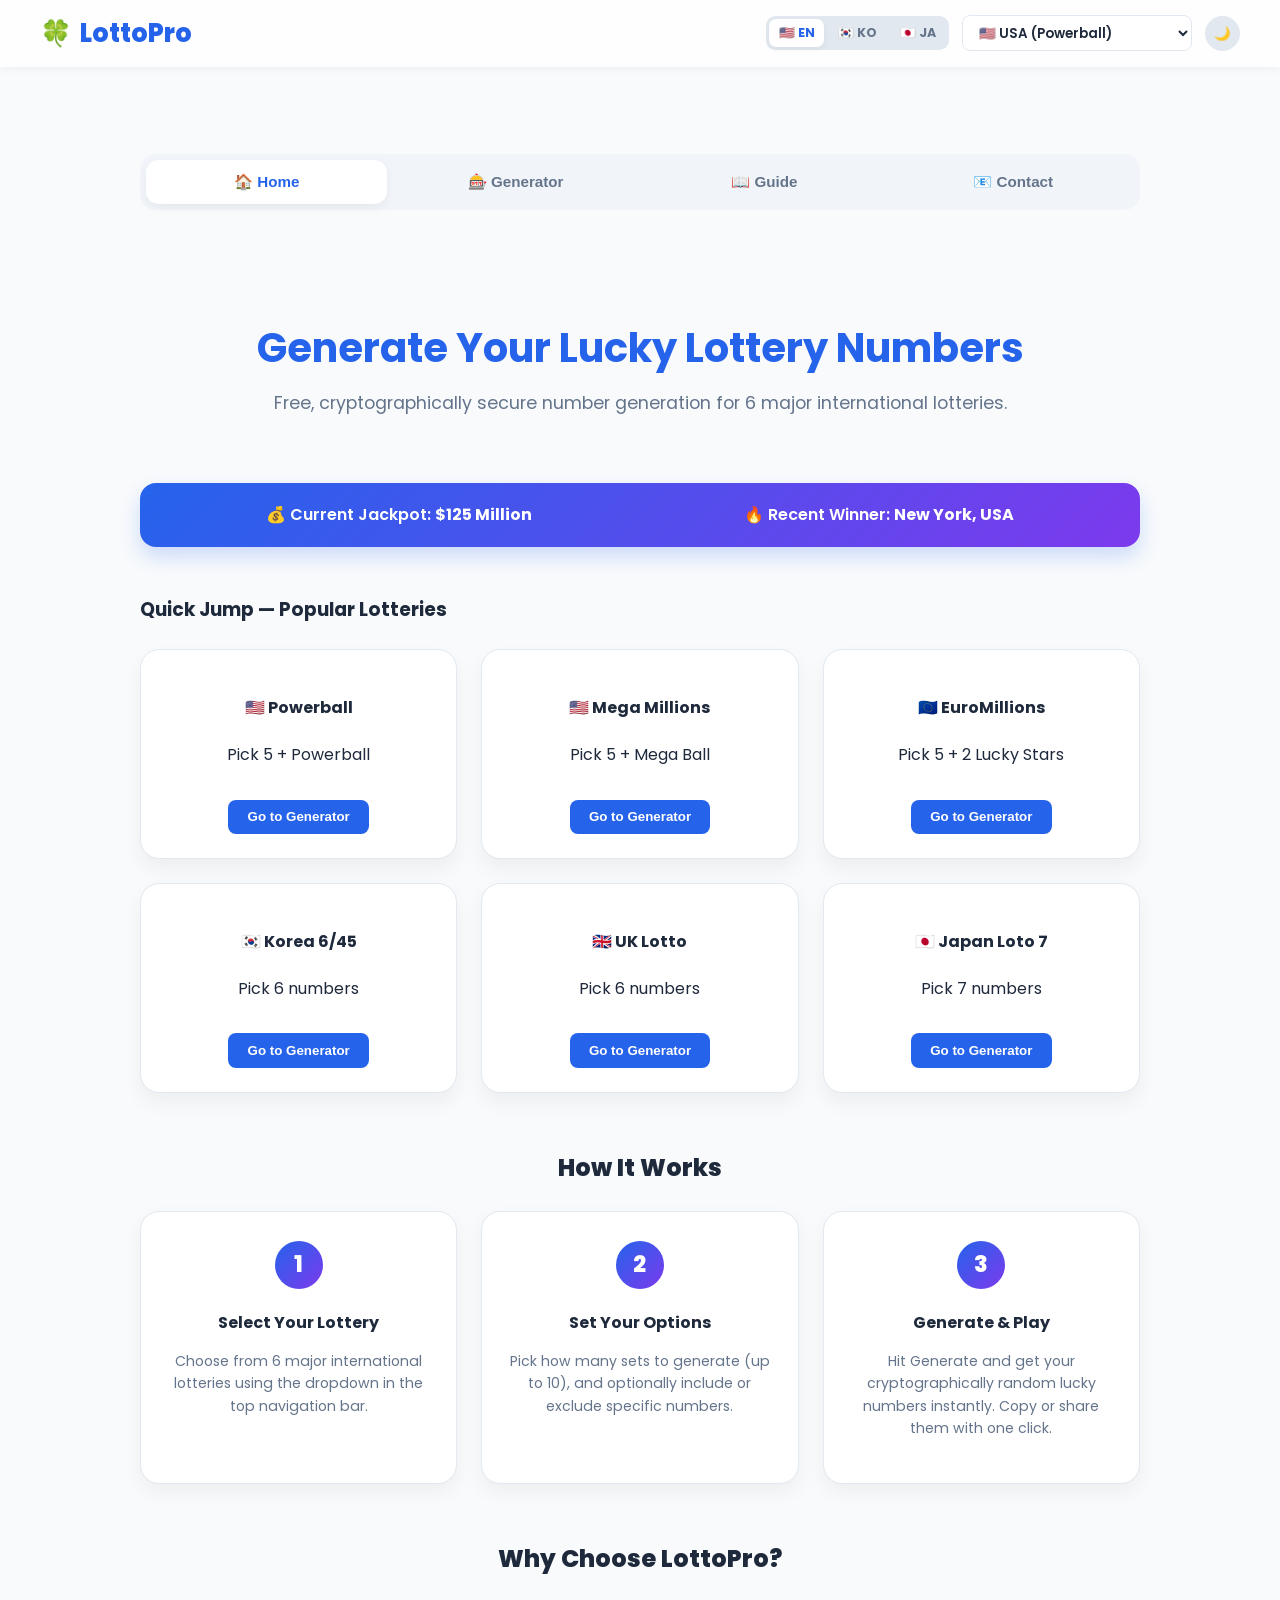
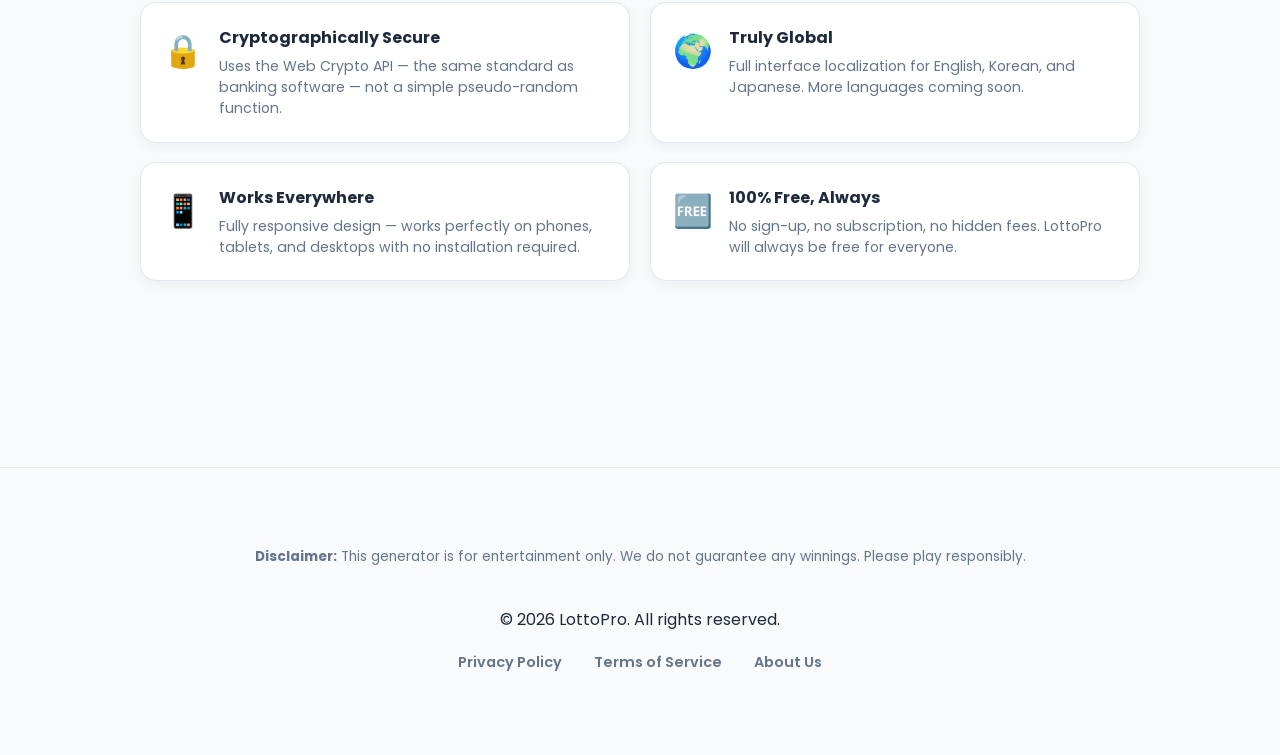
==== index.html @ bb92474b "fix: translate quick jump card titles and descriptions on language switch https://claude.ai/code/ses" ====
<!DOCTYPE html>
<html lang="en">
<head>
    <!-- Google tag (gtag.js) -->
    <script async src="https://www.googletagmanager.com/gtag/js?id=G-3ZBELZMYPK"></script>
    <script>
      window.dataLayer = window.dataLayer || [];
      function gtag(){dataLayer.push(arguments);}
      gtag('js', new Date());
      gtag('config', 'G-3ZBELZMYPK');
    </script>
    <meta charset="UTF-8">
    <meta name="viewport" content="width=device-width, initial-scale=1.0">
    <meta name="google-adsense-account" content="ca-pub-5192540925886631">
    <meta name="description" content="LottoPro - Professional Global Lottery Generator. Generate lucky numbers for Powerball, EuroMillions, Lotto 6/45 and more with statistical insights.">

    <!-- Open Graph -->
    <meta property="og:type" content="website">
    <meta property="og:url" content="https://pruduct-test.pages.dev/">
    <meta property="og:title" content="LottoPro - Global Lottery Number Generator">
    <meta property="og:description" content="Generate lucky numbers for Powerball, EuroMillions, UK Lotto, Korea 6/45, Japan Loto 7 — free, fast, and cryptographically random.">
    <meta property="og:image" content="https://pruduct-test.pages.dev/og-image.png">
    <meta name="twitter:card" content="summary_large_image">
    <meta name="twitter:title" content="LottoPro - Global Lottery Number Generator">
    <meta name="twitter:description" content="Free lucky number generator for Powerball, EuroMillions, UK Lotto, Korea 6/45 and more.">

    <!-- Schema.org -->
    <script type="application/ld+json">
    {
      "@context": "https://schema.org",
      "@type": "WebApplication",
      "name": "LottoPro",
      "url": "https://pruduct-test.pages.dev/",
      "description": "Free global lottery number generator supporting Powerball, EuroMillions, UK Lotto, Korea 6/45, and Japan Loto 7.",
      "applicationCategory": "UtilitiesApplication",
      "operatingSystem": "Any",
      "offers": { "@type": "Offer", "price": "0", "priceCurrency": "USD" },
      "featureList": ["Cryptographically secure random numbers", "Multi-language support", "Number history", "Include/Exclude numbers"]
    }
    </script>
    <script type="application/ld+json">
    {
      "@context": "https://schema.org",
      "@type": "FAQPage",
      "mainEntity": [
        {
          "@type": "Question",
          "name": "Are the lottery numbers truly random?",
          "acceptedAnswer": { "@type": "Answer", "text": "Yes. LottoPro uses the Web Crypto API (crypto.getRandomValues), the same cryptographic standard used in banking software, ensuring high-entropy unpredictable numbers." }
        },
        {
          "@type": "Question",
          "name": "Is LottoPro free to use?",
          "acceptedAnswer": { "@type": "Answer", "text": "Yes, LottoPro is 100% free with no registration, no subscription, and no hidden fees." }
        },
        {
          "@type": "Question",
          "name": "Which lotteries does LottoPro support?",
          "acceptedAnswer": { "@type": "Answer", "text": "LottoPro supports USA Powerball, USA Mega Millions, EuroMillions, UK National Lottery, Korea Lotto 6/45, and Japan Loto 7." }
        }
      ]
    }
    </script>

    <title>LottoPro - Global Lottery Number Generator & Results</title>
    <!-- PWA -->
    <link rel="manifest" href="manifest.json">
    <meta name="theme-color" content="#2563eb">
    <meta name="apple-mobile-web-app-capable" content="yes">
    <meta name="apple-mobile-web-app-status-bar-style" content="default">
    <meta name="apple-mobile-web-app-title" content="LottoPro">
    <link rel="apple-touch-icon" href="icon-192.svg">

    <script async src="https://pagead2.googlesyndication.com/pagead/js/adsbygoogle.js?client=ca-pub-5192540925886631"
     crossorigin="anonymous"></script>
    <link rel="stylesheet" href="style.css">
</head>
<body>
    <header class="main-header">
        <nav class="navbar">
            <div class="logo">LottoPro</div>
            <div class="nav-controls">
                <div class="lang-selector" aria-label="Select language">
                    <button class="lang-btn" data-lang="en" title="English">🇺🇸 EN</button>
                    <button class="lang-btn" data-lang="ko" title="한국어">🇰🇷 KO</button>
                    <button class="lang-btn" data-lang="ja" title="日本語">🇯🇵 JA</button>
                </div>
                <select id="country-select" class="country-select">
                    <option value="us_pb">🇺🇸 USA (Powerball)</option>
                    <option value="us_mm">🇺🇸 USA (Mega Millions)</option>
                    <option value="kr">🇰🇷 South Korea (6/45)</option>
                    <option value="uk">🇬🇧 United Kingdom (6/59)</option>
                    <option value="jp_l7">🇯🇵 Japan (Loto 7)</option>
                    <option value="eu_em">🇪🇺 Europe (EuroMillions)</option>
                </select>
                <button id="theme-toggle" title="Toggle Dark/Light Mode">
                    <span class="icon">🌙</span>
                </button>
            </div>
        </nav>
    </header>

    <main class="content-wrapper">
        <!-- Ad: top banner -->
        <div class="ad-unit ad-top">
            <ins class="adsbygoogle"
                 style="display:block"
                 data-ad-client="ca-pub-5192540925886631"
                 data-ad-slot="auto"
                 data-ad-format="auto"
                 data-full-width-responsive="true"></ins>
            <script>(adsbygoogle = window.adsbygoogle || []).push({});</script>
        </div>

        <!-- Main Navigation Tabs -->
        <div class="main-tabs">
            <button class="main-tab-btn active" data-main-tab="home-tab" id="tab-home">🏠 Home</button>
            <button class="main-tab-btn" data-main-tab="generator-tab" id="tab-gen">🎰 Generator</button>
            <button class="main-tab-btn" data-main-tab="guide-tab" id="tab-guide">📖 Guide</button>
            <button class="main-tab-btn" data-main-tab="contact-tab" id="tab-contact">📧 Contact</button>
        </div>

        <!-- HOME TAB -->
        <section id="home-tab" class="main-tab-content active">
            <div class="hero">
                <h1 id="hero-title">Generate your lucky numbers for Powerball, Mega Millions, and more!</h1>
                <p id="hero-sub">Your scientifically random companion for global lotteries.</p>
            </div>

            <div class="jackpot-ticker">
                <div class="ticker-item"><span id="ticker-jackpot">💰 Current Powerball Jackpot:</span> <strong>$125 Million</strong></div>
                <div class="ticker-item"><span id="ticker-winner">🔥 Recent Winner:</span> <strong>New York, USA</strong></div>
            </div>

            <div class="quick-jump">
                <h3 id="quick-jump-title">Quick Jump - Popular Lotteries</h3>
                <div class="quick-grid">
                    <div class="quick-card" onclick="document.getElementById('country-select').value='us_pb'; document.getElementById('country-select').dispatchEvent(new Event('change')); document.querySelector('[data-main-tab=generator-tab]').click();">
                        <h4 data-i18n="qj_pb_title">🇺🇸 Powerball</h4>
                        <p data-i18n="qj_pb_desc">Pick 5 + Powerball</p>
                        <button class="quick-btn" data-i18n="quickCardBtn">Go to Generator</button>
                    </div>
                    <div class="quick-card" onclick="document.getElementById('country-select').value='us_mm'; document.getElementById('country-select').dispatchEvent(new Event('change')); document.querySelector('[data-main-tab=generator-tab]').click();">
                        <h4 data-i18n="qj_mm_title">🇺🇸 Mega Millions</h4>
                        <p data-i18n="qj_mm_desc">Pick 5 + Mega Ball</p>
                        <button class="quick-btn" data-i18n="quickCardBtn">Go to Generator</button>
                    </div>
                    <div class="quick-card" onclick="document.getElementById('country-select').value='eu_em'; document.getElementById('country-select').dispatchEvent(new Event('change')); document.querySelector('[data-main-tab=generator-tab]').click();">
                        <h4 data-i18n="qj_eu_title">🇪🇺 EuroMillions</h4>
                        <p data-i18n="qj_eu_desc">Pick 5 + 2 Lucky Stars</p>
                        <button class="quick-btn" data-i18n="quickCardBtn">Go to Generator</button>
                    </div>
                    <div class="quick-card" onclick="document.getElementById('country-select').value='kr'; document.getElementById('country-select').dispatchEvent(new Event('change')); document.querySelector('[data-main-tab=generator-tab]').click();">
                        <h4 data-i18n="qj_kr_title">🇰🇷 Korea 6/45</h4>
                        <p data-i18n="qj_kr_desc">Pick 6 numbers</p>
                        <button class="quick-btn" data-i18n="quickCardBtn">Go to Generator</button>
                    </div>
                    <div class="quick-card" onclick="document.getElementById('country-select').value='uk'; document.getElementById('country-select').dispatchEvent(new Event('change')); document.querySelector('[data-main-tab=generator-tab]').click();">
                        <h4 data-i18n="qj_uk_title">🇬🇧 UK Lotto</h4>
                        <p data-i18n="qj_uk_desc">Pick 6 numbers</p>
                        <button class="quick-btn" data-i18n="quickCardBtn">Go to Generator</button>
                    </div>
                    <div class="quick-card" onclick="document.getElementById('country-select').value='jp_l7'; document.getElementById('country-select').dispatchEvent(new Event('change')); document.querySelector('[data-main-tab=generator-tab]').click();">
                        <h4 data-i18n="qj_jp_title">🇯🇵 Japan Loto 7</h4>
                        <p data-i18n="qj_jp_desc">Pick 7 numbers</p>
                        <button class="quick-btn" data-i18n="quickCardBtn">Go to Generator</button>
                    </div>
                </div>
            </div>

            <!-- How It Works -->
            <div class="how-it-works">
                <h3 id="how-it-works-title">How It Works</h3>
                <div class="steps-grid">
                    <div class="step-card">
                        <div class="step-num">1</div>
                        <h4 data-i18n="step1Title">Select Your Lottery</h4>
                        <p data-i18n="step1Desc">Choose from 6 major international lotteries using the dropdown in the top navigation bar.</p>
                    </div>
                    <div class="step-card">
                        <div class="step-num">2</div>
                        <h4 data-i18n="step2Title">Set Your Options</h4>
                        <p data-i18n="step2Desc">Pick how many sets to generate (up to 10), and optionally include or exclude specific numbers.</p>
                    </div>
                    <div class="step-card">
                        <div class="step-num">3</div>
                        <h4 data-i18n="step3Title">Generate &amp; Play</h4>
                        <p data-i18n="step3Desc">Hit Generate and get your cryptographically random lucky numbers instantly. Copy or share them with one click.</p>
                    </div>
                </div>
            </div>

            <!-- Why LottoPro -->
            <div class="why-section">
                <h3 id="why-title">Why Choose LottoPro?</h3>
                <div class="why-grid">
                    <div class="why-item">
                        <span class="why-icon">🔒</span>
                        <div>
                            <strong data-i18n="why1Title">Cryptographically Secure</strong>
                            <p data-i18n="why1Desc">Uses the Web Crypto API — the same standard as banking software — not a simple pseudo-random function.</p>
                        </div>
                    </div>
                    <div class="why-item">
                        <span class="why-icon">🌍</span>
                        <div>
                            <strong data-i18n="why2Title">Truly Global</strong>
                            <p data-i18n="why2Desc">Full interface localization for English, Korean, and Japanese. More languages coming soon.</p>
                        </div>
                    </div>
                    <div class="why-item">
                        <span class="why-icon">📱</span>
                        <div>
                            <strong data-i18n="why3Title">Works Everywhere</strong>
                            <p data-i18n="why3Desc">Fully responsive design — works perfectly on phones, tablets, and desktops with no installation required.</p>
                        </div>
                    </div>
                    <div class="why-item">
                        <span class="why-icon">🆓</span>
                        <div>
                            <strong data-i18n="why4Title">100% Free, Always</strong>
                            <p data-i18n="why4Desc">No sign-up, no subscription, no hidden fees. LottoPro will always be free for everyone.</p>
                        </div>
                    </div>
                </div>
            </div>
        </section>

        <!-- GENERATOR TAB -->
        <section id="generator-tab" class="main-tab-content">
            <div class="container">
                <h2 id="gen-title-text">Generate Your Lucky Numbers</h2>

                <div class="generator-controls">
                    <div class="set-count-wrapper">
                        <label for="set-count" id="set-count-label">Sets:</label>
                        <select id="set-count" class="set-count-select">
                            <option value="1">1 Set</option>
                            <option value="2">2 Sets</option>
                            <option value="3">3 Sets</option>
                            <option value="5">5 Sets</option>
                            <option value="10">10 Sets</option>
                        </select>
                    </div>
                </div>

                <div class="advanced-options">
                    <div class="opt-group">
                        <label id="label-exclude">Exclude Numbers:</label>
                        <input type="text" id="exclude-nums" placeholder="e.g. 4, 13, 44">
                    </div>
                    <div class="opt-group">
                        <label id="label-include">Include Numbers:</label>
                        <input type="text" id="include-nums" placeholder="e.g. 7, 21">
                    </div>
                </div>

                <div id="luck-message" class="luck-message"></div>

                <div class="stats-box">
                    <h4 id="stats-title">Statistics</h4>
                    <div class="hot-cold-tabs">
                        <button class="hc-tab active" data-hc="hot" id="tab-hot">🔥 Hot</button>
                        <button class="hc-tab" data-hc="cold" id="tab-cold">🧊 Cold</button>
                    </div>
                    <div id="number-chart" class="number-chart"></div>
                    <a href="#" id="results-link" target="_blank" class="results-link">Check Official Results</a>
                </div>

                <div id="lotto-numbers" class="lotto-numbers-container"></div>
                <button id="generate-btn">Generate Numbers</button>

                <!-- History -->
                <div class="history-section" id="history-section" style="display:none;">
                    <div class="history-header">
                        <h4 id="history-title">Recent Numbers</h4>
                        <button id="clear-history-btn" class="clear-btn">Clear History</button>
                    </div>
                    <div id="history-list" class="history-list"></div>
                </div>
            </div>
        </section>

        <!-- GUIDE TAB -->
        <section id="guide-tab" class="main-tab-content">
            <div class="guide-container container">
                <h2 id="guide-header">Global Lottery Guide</h2>

                <!-- Quick Reference Table -->
                <div class="table-wrapper">
                    <table class="guide-table">
                        <thead>
                            <tr>
                                <th id="th-lotto">Lottery</th>
                                <th id="th-format">How to Play</th>
                                <th id="th-odds">Jackpot Odds</th>
                            </tr>
                        </thead>
                        <tbody>
                            <tr>
                                <td>🇺🇸 USA Powerball</td>
                                <td>Pick 5 (1–69) + Powerball (1–26)</td>
                                <td>1 in 292,201,338</td>
                            </tr>
                            <tr>
                                <td>🇺🇸 USA Mega Millions</td>
                                <td>Pick 5 (1–70) + Mega Ball (1–25)</td>
                                <td>1 in 302,575,350</td>
                            </tr>
                            <tr>
                                <td>🇪🇺 EuroMillions</td>
                                <td>Pick 5 (1–50) + 2 Lucky Stars (1–12)</td>
                                <td>1 in 139,838,160</td>
                            </tr>
                            <tr>
                                <td>🇬🇧 UK Lotto</td>
                                <td>Pick 6 (1–59)</td>
                                <td>1 in 45,057,474</td>
                            </tr>
                            <tr>
                                <td>🇰🇷 Korea 6/45</td>
                                <td>Pick 6 (1–45)</td>
                                <td>1 in 8,145,060</td>
                            </tr>
                            <tr>
                                <td>🇯🇵 Japan Loto 7</td>
                                <td>Pick 7 (1–37)</td>
                                <td>1 in 10,295,472</td>
                            </tr>
                        </tbody>
                    </table>
                </div>

                <!-- Per-Lottery Detail Cards (dynamically rendered) -->
                <h3 class="section-subheader" data-i18n="lotteryDetailsHeader">Lottery Details</h3>
                <div class="lottery-details-grid">
                    <div id="lottery-details-container"></div>
                </div>

                <!-- Pro Tip -->
                <div class="guide-info">
                    <h3 id="tip-header">💡 Pro Tip for Foreigners</h3>
                    <p id="tip-desc">If you win while abroad, most lotteries require you to claim the prize in the same state/country where the ticket was purchased. Always check the official website linked in our Results section!</p>
                </div>

                <!-- Responsible Gaming (dynamically rendered) -->
                <div id="responsible-gaming-container"></div>
            </div>
        </section>

        <!-- CONTACT TAB -->
        <section id="contact-tab" class="main-tab-content">
            <div class="contact-card container">
                <div class="contact-header-premium">
                    <h2 id="contact-header">Get in Touch</h2>
                    <p id="contact-sub">Have a suggestion or found a bug? We'd love to hear from you!</p>
                </div>

                <form action="https://formspree.io/f/mwvywbby" method="POST" class="premium-form">
                    <div class="form-grid">
                        <div class="form-group">
                            <label for="name" id="label-name">Name</label>
                            <input type="text" id="name" name="name" required placeholder="Your full name">
                        </div>
                        <div class="form-group">
                            <label for="email" id="label-email">Email</label>
                            <input type="email" id="email" name="_replyto" required data-i18n-placeholder="emailPlaceholder" placeholder="Email address">
                        </div>
                    </div>
                    <div class="form-group">
                        <label for="message" id="label-msg">Message</label>
                        <textarea id="message" name="message" required data-i18n-placeholder="msgPlaceholder" placeholder="How can we help you?"></textarea>
                    </div>
                    <button type="submit" class="submit-btn-premium" id="btn-submit">
                        <span id="btn-text">Send Message</span>
                    </button>
                </form>
            </div>

            <div class="faq-container-premium">
                <h3 id="faq-header">Frequently Asked Questions</h3>
                <div class="faq-grid-premium">
                    <div class="faq-card-premium">
                        <h4 id="faq-q1">Is this service free?</h4>
                        <p id="faq-a1">Yes, LottoPro is 100% free to use for everyone. No registration, no subscription, and no hidden fees — ever.</p>
                    </div>
                    <div class="faq-card-premium">
                        <h4 id="faq-q2">Are the numbers truly random?</h4>
                        <p id="faq-a2">Yes. We use the Web Crypto API (crypto.getRandomValues), the same cryptographic standard used in banking software, ensuring every number is genuinely unpredictable.</p>
                    </div>
                    <div class="faq-card-premium">
                        <h4 data-i18n="faqQ3">Does LottoPro generate bonus numbers?</h4>
                        <p data-i18n="faqA3">Only for lotteries where the buyer chooses a bonus number: Powerball (Powerball), Mega Millions (Mega Ball), and EuroMillions (Lucky Stars). For UK Lotto, Korea 6/45, and Japan Loto 7, the bonus ball is drawn by the operator — not the player — so we only generate the main numbers.</p>
                    </div>
                    <div class="faq-card-premium">
                        <h4 data-i18n="faqQ4">Can I use the same numbers every week?</h4>
                        <p data-i18n="faqA4">Absolutely. Use the "Include Numbers" field in the generator to lock in specific numbers you always want included. Your history is also saved automatically so you can reference past sets.</p>
                    </div>
                    <div class="faq-card-premium">
                        <h4 data-i18n="faqQ5">Does using a number generator improve my chances of winning?</h4>
                        <p data-i18n="faqA5">No. Each lottery draw is completely independent. No tool, system, or strategy can improve your probability of winning. LottoPro is provided for entertainment and convenience only.</p>
                    </div>
                    <div class="faq-card-premium">
                        <h4 data-i18n="faqQ6">Is my data stored or shared?</h4>
                        <p data-i18n="faqA6">We do not collect personal data. Your generated number history is stored only in your own browser (localStorage) and is never transmitted to our servers. See our <a href="privacy-policy.html" style="color:var(--primary-color)">Privacy Policy</a> for full details.</p>
                    </div>
                </div>
            </div>
        </section>

        <!-- Ad: bottom banner -->
        <div class="ad-unit ad-bottom">
            <ins class="adsbygoogle"
                 style="display:block"
                 data-ad-client="ca-pub-5192540925886631"
                 data-ad-slot="auto"
                 data-ad-format="auto"
                 data-full-width-responsive="true"></ins>
            <script>(adsbygoogle = window.adsbygoogle || []).push({});</script>
        </div>
    </main>

    <footer class="main-footer">
        <div class="footer-content">
            <div class="disclaimer">
                <p id="footer-disclaimer"><strong>Disclaimer:</strong> This Lotto Number Generator is provided for entertainment purposes only. The numbers generated are purely random and do not guarantee any winnings. Please play responsibly.</p>
            </div>
            <p>&copy; 2026 LottoPro. All rights reserved.</p>
            <ul class="footer-links">
                <li><a href="privacy-policy.html"><span data-i18n="footerPrivacy">Privacy Policy</span></a></li>
                <li><a href="terms-of-service.html"><span data-i18n="footerTerms">Terms of Service</span></a></li>
                <li><a href="about.html"><span data-i18n="footerAbout">About Us</span></a></li>
            </ul>
        </div>
    </footer>
    <script src="main.js" type="module"></script>
    <script>
      if ('serviceWorker' in navigator) {
        window.addEventListener('load', () => navigator.serviceWorker.register('/sw.js'));
      }
    </script>
</body>
</html>
---- style.css ----
@import url('https://fonts.googleapis.com/css2?family=Poppins:wght@400;600;700;800&display=swap');

:root {
    --background-color: #f8fafc;
    --container-bg: #ffffff;
    --primary-color: #2563eb;
    --secondary-color: #10b981;
    --text-color: #1e293b;
    --text-muted: #64748b;
    --shadow-color: rgba(0, 0, 0, 0.05);
    --font-family: 'Poppins', sans-serif;
    --toggle-bg: #e2e8f0;
    --nav-bg: rgba(255, 255, 255, 0.8);
    --tab-inactive: #f1f5f9;
    --accent-gradient: linear-gradient(135deg, #2563eb, #7c3aed);
}

[data-theme="dark"] {
    --background-color: #0f172a;
    --container-bg: #1e293b;
    --primary-color: #60a5fa;
    --secondary-color: #34d399;
    --text-color: #f1f5f9;
    --text-muted: #94a3b8;
    --shadow-color: rgba(0, 0, 0, 0.3);
    --toggle-bg: #334155;
    --nav-bg: rgba(30, 41, 59, 0.8);
    --tab-inactive: #334155;
}

body {
    font-family: var(--font-family);
    background-color: var(--background-color);
    color: var(--text-color);
    margin: 0;
    transition: background-color 0.3s, color 0.3s;
    line-height: 1.6;
}

/* Header & Navbar */
.main-header {
    position: fixed;
    top: 0;
    width: 100%;
    background: var(--nav-bg);
    backdrop-filter: blur(10px);
    z-index: 1000;
    box-shadow: 0 1px 10px var(--shadow-color);
}

.navbar {
    max-width: 1200px;
    margin: 0 auto;
    padding: 0.8rem 1.5rem;
    display: flex;
    justify-content: space-between;
    align-items: center;
}

.logo {
    font-size: 1.6rem;
    font-weight: 800;
    color: var(--primary-color);
    display: flex;
    align-items: center;
    gap: 0.5rem;
}

.logo::before { content: "🍀"; font-size: 1.6rem; }

.nav-controls { display: flex; align-items: center; gap: 0.8rem; }

/* Language Selector */
.lang-selector {
    display: flex; gap: 0.25rem;
    background: var(--toggle-bg); border-radius: 0.6rem; padding: 0.2rem;
}
.lang-btn {
    padding: 0.3rem 0.6rem; border-radius: 0.45rem; border: none;
    background: transparent; color: var(--text-muted);
    font-size: 0.78rem; font-weight: 700; cursor: pointer;
    font-family: var(--font-family); transition: all 0.18s; white-space: nowrap;
}
.lang-btn.active {
    background: var(--container-bg); color: var(--primary-color);
    box-shadow: 0 2px 6px var(--shadow-color);
}
.lang-btn:hover:not(.active) { color: var(--text-color); }

.country-select {
    padding: 0.4rem 0.8rem;
    border-radius: 0.5rem;
    border: 1px solid var(--toggle-bg);
    background: var(--container-bg);
    color: var(--text-color);
    font-family: var(--font-family);
    font-weight: 600;
}

#theme-toggle {
    background: var(--toggle-bg);
    border: none;
    padding: 0.5rem;
    border-radius: 50%;
    cursor: pointer;
    width: 35px;
    height: 35px;
    display: flex;
    align-items: center;
    justify-content: center;
}

/* Main Content Wrapper */
.content-wrapper {
    max-width: 1000px;
    margin: 80px auto 40px;
    padding: 0 1.5rem;
}

/* Main Tabs Navigation */
.main-tabs {
    display: flex;
    gap: 0.5rem;
    margin-bottom: 2rem;
    background: var(--tab-inactive);
    padding: 0.4rem;
    border-radius: 1rem;
}

.main-tab-btn {
    flex: 1;
    padding: 0.8rem;
    border: none;
    background: transparent;
    font-weight: 700;
    color: var(--text-muted);
    cursor: pointer;
    border-radius: 0.8rem;
    transition: all 0.2s;
    font-size: 0.95rem;
}

.main-tab-btn.active {
    background: var(--container-bg);
    color: var(--primary-color);
    box-shadow: 0 4px 10px var(--shadow-color);
}

.main-tab-content { display: none; animation: fadeIn 0.4s ease; }
.main-tab-content.active { display: block; }

/* Home Tab Visuals */
.hero { text-align: center; padding: 3rem 0; }
.hero h1 { font-size: 2.5rem; margin-bottom: 1rem; color: var(--primary-color); line-height: 1.2; }
.hero p { font-size: 1.1rem; color: var(--text-muted); }

.jackpot-ticker {
    background: var(--accent-gradient);
    color: white;
    padding: 1.2rem;
    border-radius: 1rem;
    display: flex;
    justify-content: space-around;
    flex-wrap: wrap;
    margin-bottom: 2.5rem;
    font-weight: 600;
    box-shadow: 0 10px 20px rgba(37, 99, 235, 0.2);
}

.quick-jump { margin-top: 3rem; }
.quick-grid { display: grid; grid-template-columns: repeat(3, 1fr); gap: 1.5rem; margin-top: 1.5rem; }
.quick-card {
    background: var(--container-bg);
    padding: 1.5rem;
    border-radius: 1.2rem;
    box-shadow: 0 10px 20px var(--shadow-color);
    text-align: center;
    cursor: pointer;
    transition: all 0.3s;
    border: 1px solid var(--toggle-bg);
}
.quick-card:hover { transform: translateY(-5px); border-color: var(--primary-color); box-shadow: 0 15px 30px var(--shadow-color); }
.quick-btn {
    margin-top: 1rem;
    padding: 0.6rem 1.2rem;
    background: var(--primary-color);
    color: white;
    border: none;
    border-radius: 0.5rem;
    font-weight: 700;
    cursor: pointer;
}

/* Generator & General Container */
.container {
    background: var(--container-bg);
    padding: 2.5rem;
    border-radius: 1.5rem;
    box-shadow: 0 20px 40px var(--shadow-color);
    text-align: center;
    margin-bottom: 3rem;
    border: 1px solid var(--toggle-bg);
}

.generator-controls { margin-bottom: 2rem; display: flex; justify-content: center; }
.set-count-wrapper {
    display: flex; align-items: center; gap: 1rem; padding: 0.5rem 1.5rem;
    background: var(--background-color); border-radius: 2rem; border: 1px solid var(--toggle-bg);
}
.set-count-wrapper label { font-weight: 600; color: var(--text-muted); font-size: 0.9rem; }
.set-count-select {
    padding: 0.2rem 0.5rem; background: transparent; border: none;
    color: var(--text-color); font-family: var(--font-family); font-weight: 700; cursor: pointer; outline: none;
}

.advanced-options {
    display: grid; grid-template-columns: 1fr 1fr; gap: 1.5rem; margin-bottom: 2.5rem; text-align: left;
}
.opt-group label { display: block; font-size: 0.85rem; font-weight: 700; margin-bottom: 0.5rem; color: var(--text-muted); }
.opt-group input {
    width: 100%; padding: 0.8rem; border-radius: 0.8rem; border: 1px solid var(--toggle-bg);
    background: var(--background-color); color: var(--text-color); font-family: var(--font-family);
}

.luck-message { height: 1.5rem; margin-bottom: 1.5rem; font-weight: 700; color: var(--secondary-color); }

.stats-box {
    background: var(--background-color); padding: 1.5rem; border-radius: 1rem; margin-bottom: 2rem; border: 1px solid var(--toggle-bg);
}
.stats-box h4 { margin: 0 0 0.5rem 0; color: var(--primary-color); font-size: 1.1rem; }
.stats-box p { font-size: 0.95rem; font-weight: 600; color: var(--text-muted); }

.results-link {
    display: inline-block; margin-top: 1rem; padding: 0.6rem 1.5rem;
    color: var(--primary-color); text-decoration: none; border-radius: 0.6rem;
    font-size: 0.85rem; font-weight: 700; border: 2px solid var(--primary-color);
    transition: all 0.2s;
}
.results-link:hover { background: var(--primary-color); color: white; }

/* Lotto Display */
.lotto-numbers-container { display: flex; flex-direction: column; gap: 1.5rem; margin-bottom: 2.5rem; }
.set-wrapper {
    background: var(--background-color); padding: 1.5rem; border-radius: 1.2rem;
    border: 1px solid var(--toggle-bg); animation: fadeIn 0.5s ease;
}
.lotto-set { display: flex; justify-content: center; gap: 0.5rem; flex-wrap: wrap; margin-bottom: 1rem; }
.set-actions { display: flex; justify-content: center; gap: 1rem; }
.action-btn {
    padding: 0.5rem 1.2rem; border-radius: 0.6rem; border: none;
    font-weight: 700; font-size: 0.8rem; cursor: pointer;
    background: var(--toggle-bg); color: var(--text-color); transition: all 0.2s;
}
.action-btn:hover { transform: translateY(-2px); opacity: 0.9; }

#generate-btn {
    background: var(--accent-gradient); color: white; font-size: 1.2rem; font-weight: 800;
    padding: 1.2rem 4rem; border: none; border-radius: 1rem; cursor: pointer;
    transition: all 0.3s; box-shadow: 0 10px 20px rgba(37, 99, 235, 0.2);
}
#generate-btn:hover:not(:disabled) { transform: translateY(-3px); box-shadow: 0 15px 30px rgba(37, 99, 235, 0.3); }
#generate-btn:disabled { opacity: 0.5; }

/* Guide Tab */
.guide-table { width: 100%; border-collapse: collapse; background: var(--container-bg); border-radius: 1rem; overflow: hidden; margin: 2rem 0; }
.guide-table th, .guide-table td { padding: 1.2rem; text-align: left; border-bottom: 1px solid var(--toggle-bg); }
.guide-table th { background: var(--tab-inactive); color: var(--primary-color); font-weight: 800; }
.guide-info { background: var(--tab-inactive); padding: 2rem; border-radius: 1rem; text-align: left; border-left: 5px solid var(--primary-color); }

/* Premium Contact UI */
.contact-card { position: relative; overflow: hidden; }
.contact-card::before {
    content: ""; position: absolute; top: 0; left: 0; width: 100%; height: 5px; background: var(--accent-gradient);
}
.contact-header-premium { margin-bottom: 2.5rem; }
.contact-header-premium h2 { font-size: 2rem; color: var(--primary-color); margin-bottom: 0.5rem; }
.form-grid { display: grid; grid-template-columns: 1fr 1fr; gap: 1.5rem; margin-bottom: 1.5rem; }
.premium-form .form-group { text-align: left; }
.premium-form label { font-weight: 700; font-size: 0.9rem; color: var(--text-muted); margin-bottom: 0.6rem; display: block; }
.premium-form input, .premium-form textarea {
    width: 100%; padding: 1rem; border-radius: 0.8rem; border: 2px solid var(--toggle-bg);
    background: var(--background-color); color: var(--text-color); font-family: var(--font-family); transition: border-color 0.2s;
}
.premium-form input:focus, .premium-form textarea:focus { border-color: var(--primary-color); outline: none; }
.premium-form textarea { height: 150px; resize: vertical; }

.submit-btn-premium {
    width: 100%; padding: 1.2rem; border-radius: 1rem; border: none; background: var(--accent-gradient);
    color: white; font-weight: 800; font-size: 1.1rem; cursor: pointer; transition: all 0.3s;
    display: flex; align-items: center; justify-content: center; gap: 0.8rem; margin-top: 1rem;
}
.submit-btn-premium:hover { transform: translateY(-3px); box-shadow: 0 10px 20px rgba(124, 58, 237, 0.3); }

.faq-container-premium { margin-top: 4rem; text-align: center; }
.faq-container-premium h3 { font-size: 1.8rem; margin-bottom: 2rem; color: var(--text-color); }
.faq-grid-premium { display: grid; grid-template-columns: 1fr 1fr; gap: 1.5rem; text-align: left; }
.faq-card-premium {
    background: var(--container-bg); padding: 1.5rem; border-radius: 1.2rem;
    box-shadow: 0 8px 20px var(--shadow-color); border: 1px solid var(--toggle-bg); transition: transform 0.3s;
}
.faq-card-premium:hover { transform: translateY(-5px); }
.faq-card-premium h4 { color: var(--primary-color); margin-bottom: 0.8rem; font-size: 1.1rem; }
.faq-card-premium p { font-size: 0.95rem; color: var(--text-muted); line-height: 1.5; }

/* Footer */
.main-footer { padding: 4rem 0; text-align: center; border-top: 1px solid var(--toggle-bg); margin-top: 5rem; }
.disclaimer { font-size: 0.85rem; color: var(--text-muted); max-width: 800px; margin: 0 auto 2.5rem; padding: 0 1.5rem; line-height: 1.6; }
.footer-links { list-style: none; display: flex; justify-content: center; gap: 2rem; padding: 0; }
.footer-links a { text-decoration: none; color: var(--text-muted); font-weight: 600; font-size: 0.9rem; transition: color 0.2s; }
.footer-links a:hover { color: var(--primary-color); }

/* Animations */
@keyframes fadeIn { from { opacity: 0; transform: translateY(10px); } to { opacity: 1; transform: translateY(0); } }
@keyframes pop-in { 0% { transform: scale(0.5); opacity: 0; } 100% { transform: scale(1); opacity: 1; } }
@keyframes roll { 0% { transform: rotate(0deg) translateY(-2px); } 50% { transform: rotate(180deg) translateY(2px); } 100% { transform: rotate(360deg) translateY(-2px); } }

/* Ad Placeholder */
.ad-placeholder {
    width: 100%; height: 90px; background: var(--tab-inactive); border-radius: 1rem;
    margin: 2.5rem 0; display: flex; align-items: center; justify-content: center;
    border: 2px dashed var(--text-muted); opacity: 0.7;
}

/* How It Works */
.how-it-works { margin-top: 3.5rem; }
.how-it-works h3, .why-section h3 { font-size: 1.5rem; font-weight: 800; margin-bottom: 1.5rem; color: var(--text-color); text-align: center; }
.steps-grid { display: grid; grid-template-columns: repeat(3, 1fr); gap: 1.5rem; }
.step-card {
    background: var(--container-bg); border-radius: 1.2rem; padding: 1.8rem 1.5rem; text-align: center;
    box-shadow: 0 8px 20px var(--shadow-color); border: 1px solid var(--toggle-bg); transition: transform 0.3s;
}
.step-card:hover { transform: translateY(-5px); }
.step-num {
    width: 48px; height: 48px; background: var(--accent-gradient); color: white;
    border-radius: 50%; display: flex; align-items: center; justify-content: center;
    font-size: 1.4rem; font-weight: 800; margin: 0 auto 1rem;
}
.step-card h4 { font-size: 1rem; font-weight: 700; margin-bottom: 0.6rem; color: var(--text-color); }
.step-card p { font-size: 0.88rem; color: var(--text-muted); line-height: 1.6; }

/* Why Section */
.why-section { margin-top: 3.5rem; padding-bottom: 2rem; }
.why-grid { display: grid; grid-template-columns: 1fr 1fr; gap: 1.2rem; }
.why-item {
    display: flex; align-items: flex-start; gap: 1rem; background: var(--container-bg);
    padding: 1.4rem; border-radius: 1rem; border: 1px solid var(--toggle-bg);
    box-shadow: 0 4px 12px var(--shadow-color);
}
.why-icon { font-size: 2rem; flex-shrink: 0; }
.why-item strong { display: block; font-weight: 700; color: var(--text-color); margin-bottom: 0.3rem; }
.why-item p { font-size: 0.88rem; color: var(--text-muted); line-height: 1.5; margin: 0; }

/* Guide Tab Extras */
.section-subheader { font-size: 1.4rem; font-weight: 800; margin: 2.5rem 0 1.2rem; color: var(--text-color); }
.table-wrapper { overflow-x: auto; margin-bottom: 0.5rem; }

.lottery-details-grid { display: flex; flex-direction: column; gap: 0.8rem; margin-bottom: 2.5rem; }
.lottery-card {
    background: var(--container-bg); border-radius: 1rem; border: 1px solid var(--toggle-bg);
    overflow: hidden; transition: box-shadow 0.2s;
}
.lottery-card:hover { box-shadow: 0 6px 20px var(--shadow-color); }
.lottery-card summary {
    display: flex; align-items: center; gap: 0.8rem; padding: 1.1rem 1.4rem;
    cursor: pointer; font-weight: 700; font-size: 1rem; list-style: none;
    user-select: none;
}
.lottery-card summary::-webkit-details-marker { display: none; }
.lottery-card[open] summary { border-bottom: 1px solid var(--toggle-bg); }
.lc-flag { font-size: 1.4rem; }
.lc-name { flex: 1; color: var(--text-color); }
.lc-tag {
    font-size: 0.72rem; background: var(--accent-gradient); color: white;
    padding: 0.2rem 0.7rem; border-radius: 2rem; font-weight: 700;
}
.lc-body { padding: 1rem 1.4rem; display: flex; flex-direction: column; gap: 0.6rem; }
.lc-row {
    display: grid; grid-template-columns: 130px 1fr; gap: 0.8rem;
    font-size: 0.9rem; align-items: baseline;
}
.lc-row strong { color: var(--text-muted); font-weight: 700; }
.lc-row span { color: var(--text-color); }
.lc-row a { color: var(--primary-color); }

/* Responsible Gaming */
.responsible-gaming {
    background: #fef3c7; border-left: 5px solid #f59e0b; border-radius: 1rem;
    padding: 2rem; margin-top: 2.5rem;
}
[data-theme="dark"] .responsible-gaming { background: #292218; }
.responsible-gaming h3 { font-size: 1.2rem; font-weight: 800; margin-bottom: 1rem; color: #92400e; }
[data-theme="dark"] .responsible-gaming h3 { color: #fcd34d; }
.responsible-gaming p { font-size: 0.9rem; color: #78350f; margin-bottom: 0.8rem; }
[data-theme="dark"] .responsible-gaming p { color: #fde68a; }
.helpline-grid { display: grid; grid-template-columns: 1fr 1fr; gap: 0.6rem; margin-top: 1rem; }
.helpline-item {
    background: rgba(255,255,255,0.6); border-radius: 0.6rem; padding: 0.7rem 1rem;
    font-size: 0.85rem; color: #78350f;
}
[data-theme="dark"] .helpline-item { background: rgba(255,255,255,0.08); color: #fde68a; }
.helpline-item a { color: #92400e; }

/* Ad Unit */
.ad-unit { margin: 1.5rem 0; min-height: 50px; }

/* Hot/Cold Chart */
.hot-cold-tabs { display: flex; gap: 0.5rem; margin-bottom: 1rem; }
.hc-tab {
    padding: 0.35rem 1rem; border-radius: 2rem; border: 2px solid var(--toggle-bg);
    background: transparent; color: var(--text-muted); font-weight: 700; font-size: 0.85rem;
    cursor: pointer; transition: all 0.2s; font-family: var(--font-family);
}
.hc-tab.active { background: var(--primary-color); color: white; border-color: var(--primary-color); }
.number-chart { display: flex; flex-direction: column; gap: 0.5rem; margin-bottom: 1rem; }
.chart-row { display: flex; align-items: center; gap: 0.8rem; }
.chart-num {
    width: 36px; height: 36px; border-radius: 50%; color: white; font-weight: 800;
    font-size: 0.85rem; display: flex; align-items: center; justify-content: center; flex-shrink: 0;
}
.chart-bar-wrap { flex: 1; background: var(--toggle-bg); border-radius: 1rem; height: 10px; overflow: hidden; }
.chart-bar { height: 100%; border-radius: 1rem; transition: width 0.6s ease; }
.chart-pct { font-size: 0.75rem; font-weight: 700; color: var(--text-muted); min-width: 45px; text-align: right; }

/* History Section */
.history-section { margin-top: 2.5rem; text-align: left; }
.history-header { display: flex; align-items: center; justify-content: space-between; margin-bottom: 1rem; }
.history-header h4 { font-size: 1.1rem; font-weight: 700; color: var(--text-color); }
.clear-btn {
    padding: 0.4rem 0.9rem; border-radius: 0.5rem; border: 1px solid var(--toggle-bg);
    background: transparent; color: var(--text-muted); font-size: 0.8rem; font-weight: 600; cursor: pointer; transition: all 0.2s;
}
.clear-btn:hover { background: #fee2e2; color: #ef4444; border-color: #ef4444; }
.history-list { display: flex; flex-direction: column; gap: 0.6rem; }
.history-item {
    display: flex; align-items: center; gap: 1rem; flex-wrap: wrap;
    background: var(--background-color); padding: 0.9rem 1.2rem; border-radius: 0.8rem;
    border: 1px solid var(--toggle-bg); font-size: 0.88rem;
}
.history-name { font-weight: 700; color: var(--primary-color); min-width: 100px; }
.history-nums { flex: 1; font-weight: 600; color: var(--text-color); }
.history-bonus { color: #ef4444; }
.history-date { font-size: 0.78rem; color: var(--text-muted); }

@media (max-width: 768px) {
    .content-wrapper { padding: 0 1rem; margin-top: 75px; }
    .lang-btn { font-size: 0.72rem; padding: 0.25rem 0.45rem; }
    .country-select { max-width: 140px; font-size: 0.8rem; }
    .hero h1 { font-size: 1.8rem; }
    .main-tabs { overflow-x: auto; padding: 0.3rem; }
    .main-tab-btn { font-size: 0.85rem; padding: 0.6rem 0.4rem; min-width: 80px; }
    .quick-grid, .advanced-options, .form-grid, .faq-grid-premium, .why-grid, .helpline-grid { grid-template-columns: 1fr 1fr; }
    .steps-grid { grid-template-columns: 1fr; }
    .lc-row { grid-template-columns: 110px 1fr; }
    .container, .contact-card { padding: 1.5rem 1rem; }
}
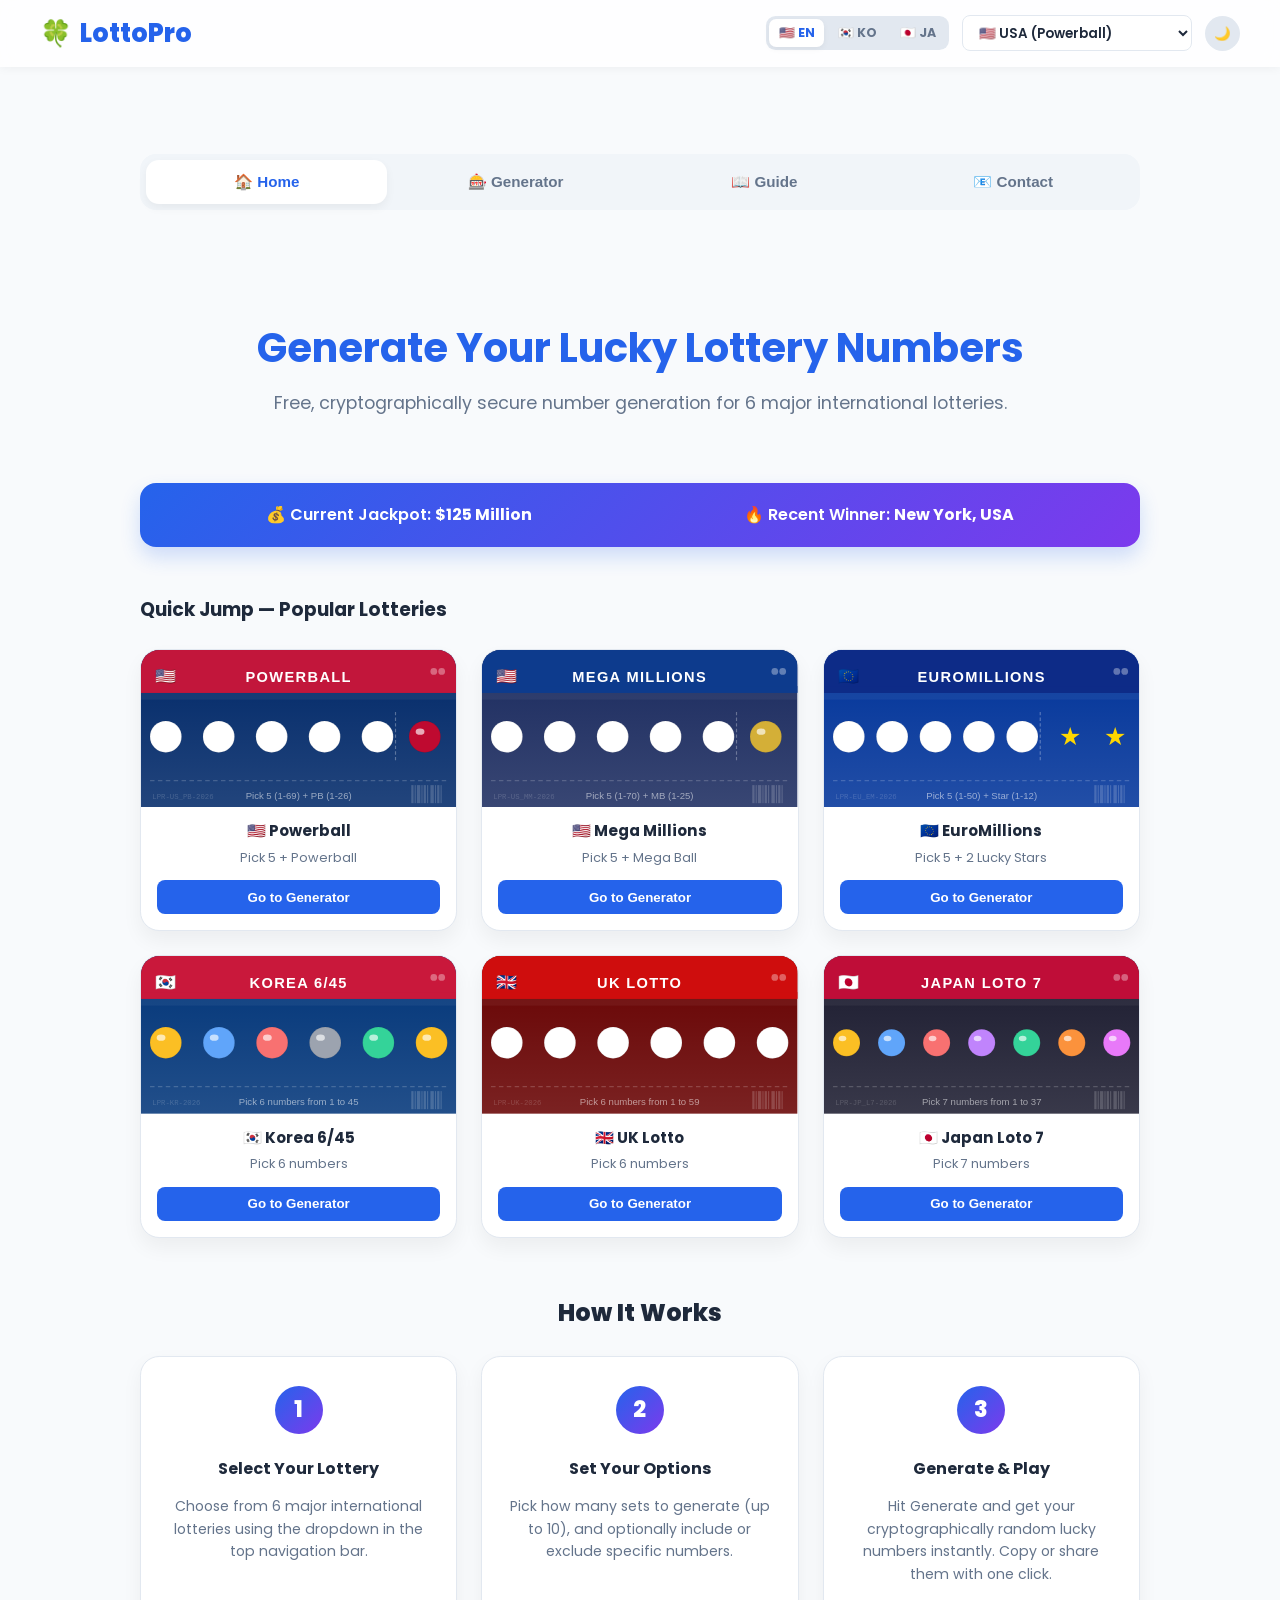
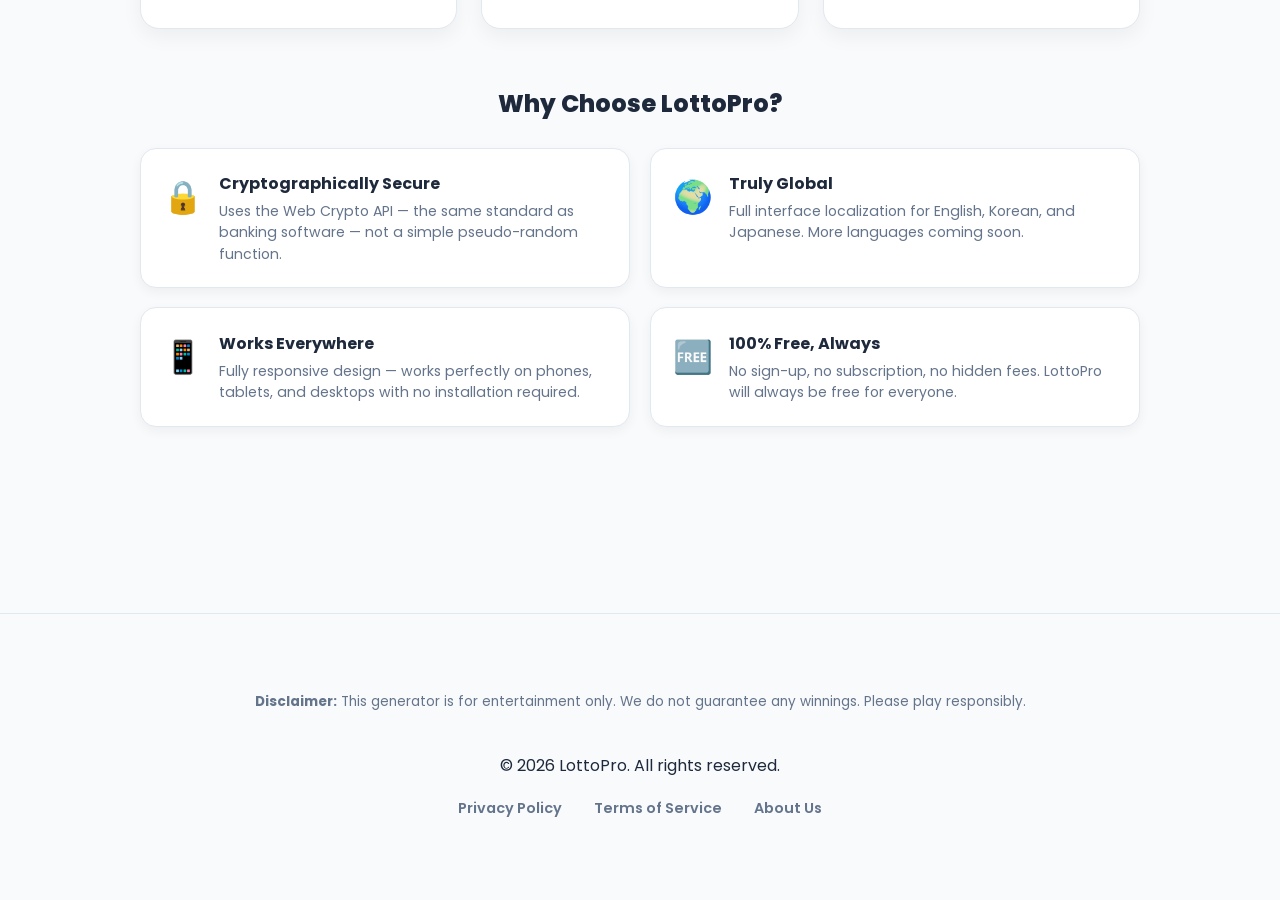
==== commit 310ee5a3: "feat: add lottery ticket card visuals to quick jump section https://claude.ai/code/session_01SfJbXXY" ====
--- a/index.html
+++ b/index.html
@@ -134,38 +134,7 @@
 
             <div class="quick-jump">
                 <h3 id="quick-jump-title">Quick Jump - Popular Lotteries</h3>
-                <div class="quick-grid">
-                    <div class="quick-card" onclick="document.getElementById('country-select').value='us_pb'; document.getElementById('country-select').dispatchEvent(new Event('change')); document.querySelector('[data-main-tab=generator-tab]').click();">
-                        <h4 data-i18n="qj_pb_title">🇺🇸 Powerball</h4>
-                        <p data-i18n="qj_pb_desc">Pick 5 + Powerball</p>
-                        <button class="quick-btn" data-i18n="quickCardBtn">Go to Generator</button>
-                    </div>
-                    <div class="quick-card" onclick="document.getElementById('country-select').value='us_mm'; document.getElementById('country-select').dispatchEvent(new Event('change')); document.querySelector('[data-main-tab=generator-tab]').click();">
-                        <h4 data-i18n="qj_mm_title">🇺🇸 Mega Millions</h4>
-                        <p data-i18n="qj_mm_desc">Pick 5 + Mega Ball</p>
-                        <button class="quick-btn" data-i18n="quickCardBtn">Go to Generator</button>
-                    </div>
-                    <div class="quick-card" onclick="document.getElementById('country-select').value='eu_em'; document.getElementById('country-select').dispatchEvent(new Event('change')); document.querySelector('[data-main-tab=generator-tab]').click();">
-                        <h4 data-i18n="qj_eu_title">🇪🇺 EuroMillions</h4>
-                        <p data-i18n="qj_eu_desc">Pick 5 + 2 Lucky Stars</p>
-                        <button class="quick-btn" data-i18n="quickCardBtn">Go to Generator</button>
-                    </div>
-                    <div class="quick-card" onclick="document.getElementById('country-select').value='kr'; document.getElementById('country-select').dispatchEvent(new Event('change')); document.querySelector('[data-main-tab=generator-tab]').click();">
-                        <h4 data-i18n="qj_kr_title">🇰🇷 Korea 6/45</h4>
-                        <p data-i18n="qj_kr_desc">Pick 6 numbers</p>
-                        <button class="quick-btn" data-i18n="quickCardBtn">Go to Generator</button>
-                    </div>
-                    <div class="quick-card" onclick="document.getElementById('country-select').value='uk'; document.getElementById('country-select').dispatchEvent(new Event('change')); document.querySelector('[data-main-tab=generator-tab]').click();">
-                        <h4 data-i18n="qj_uk_title">🇬🇧 UK Lotto</h4>
-                        <p data-i18n="qj_uk_desc">Pick 6 numbers</p>
-                        <button class="quick-btn" data-i18n="quickCardBtn">Go to Generator</button>
-                    </div>
-                    <div class="quick-card" onclick="document.getElementById('country-select').value='jp_l7'; document.getElementById('country-select').dispatchEvent(new Event('change')); document.querySelector('[data-main-tab=generator-tab]').click();">
-                        <h4 data-i18n="qj_jp_title">🇯🇵 Japan Loto 7</h4>
-                        <p data-i18n="qj_jp_desc">Pick 7 numbers</p>
-                        <button class="quick-btn" data-i18n="quickCardBtn">Go to Generator</button>
-                    </div>
-                </div>
+                <div id="quick-grid-container" class="quick-grid"></div>
             </div>
 
             <!-- How It Works -->
--- a/style.css
+++ b/style.css
@@ -171,17 +171,43 @@
 .quick-grid { display: grid; grid-template-columns: repeat(3, 1fr); gap: 1.5rem; margin-top: 1.5rem; }
 .quick-card {
     background: var(--container-bg);
-    padding: 1.5rem;
+    padding: 0;
     border-radius: 1.2rem;
     box-shadow: 0 10px 20px var(--shadow-color);
     text-align: center;
     cursor: pointer;
     transition: all 0.3s;
     border: 1px solid var(--toggle-bg);
+    overflow: hidden;
+    display: flex;
+    flex-direction: column;
 }
 .quick-card:hover { transform: translateY(-5px); border-color: var(--primary-color); box-shadow: 0 15px 30px var(--shadow-color); }
+.ticket-visual {
+    border-radius: 10px 10px 0 0;
+    overflow: hidden;
+    line-height: 0;
+    flex-shrink: 0;
+}
+.quick-card-body {
+    padding: 0.75rem 1rem 1rem;
+    display: flex;
+    flex-direction: column;
+    flex: 1;
+}
+.quick-card-body h4 {
+    margin: 0 0 0.25rem 0;
+    font-size: 0.95rem;
+    font-weight: 700;
+    color: var(--text-color);
+}
+.quick-card-body p {
+    margin: 0 0 0.75rem 0;
+    font-size: 0.8rem;
+    color: var(--text-muted, #64748b);
+}
 .quick-btn {
-    margin-top: 1rem;
+    margin-top: auto;
     padding: 0.6rem 1.2rem;
     background: var(--primary-color);
     color: white;
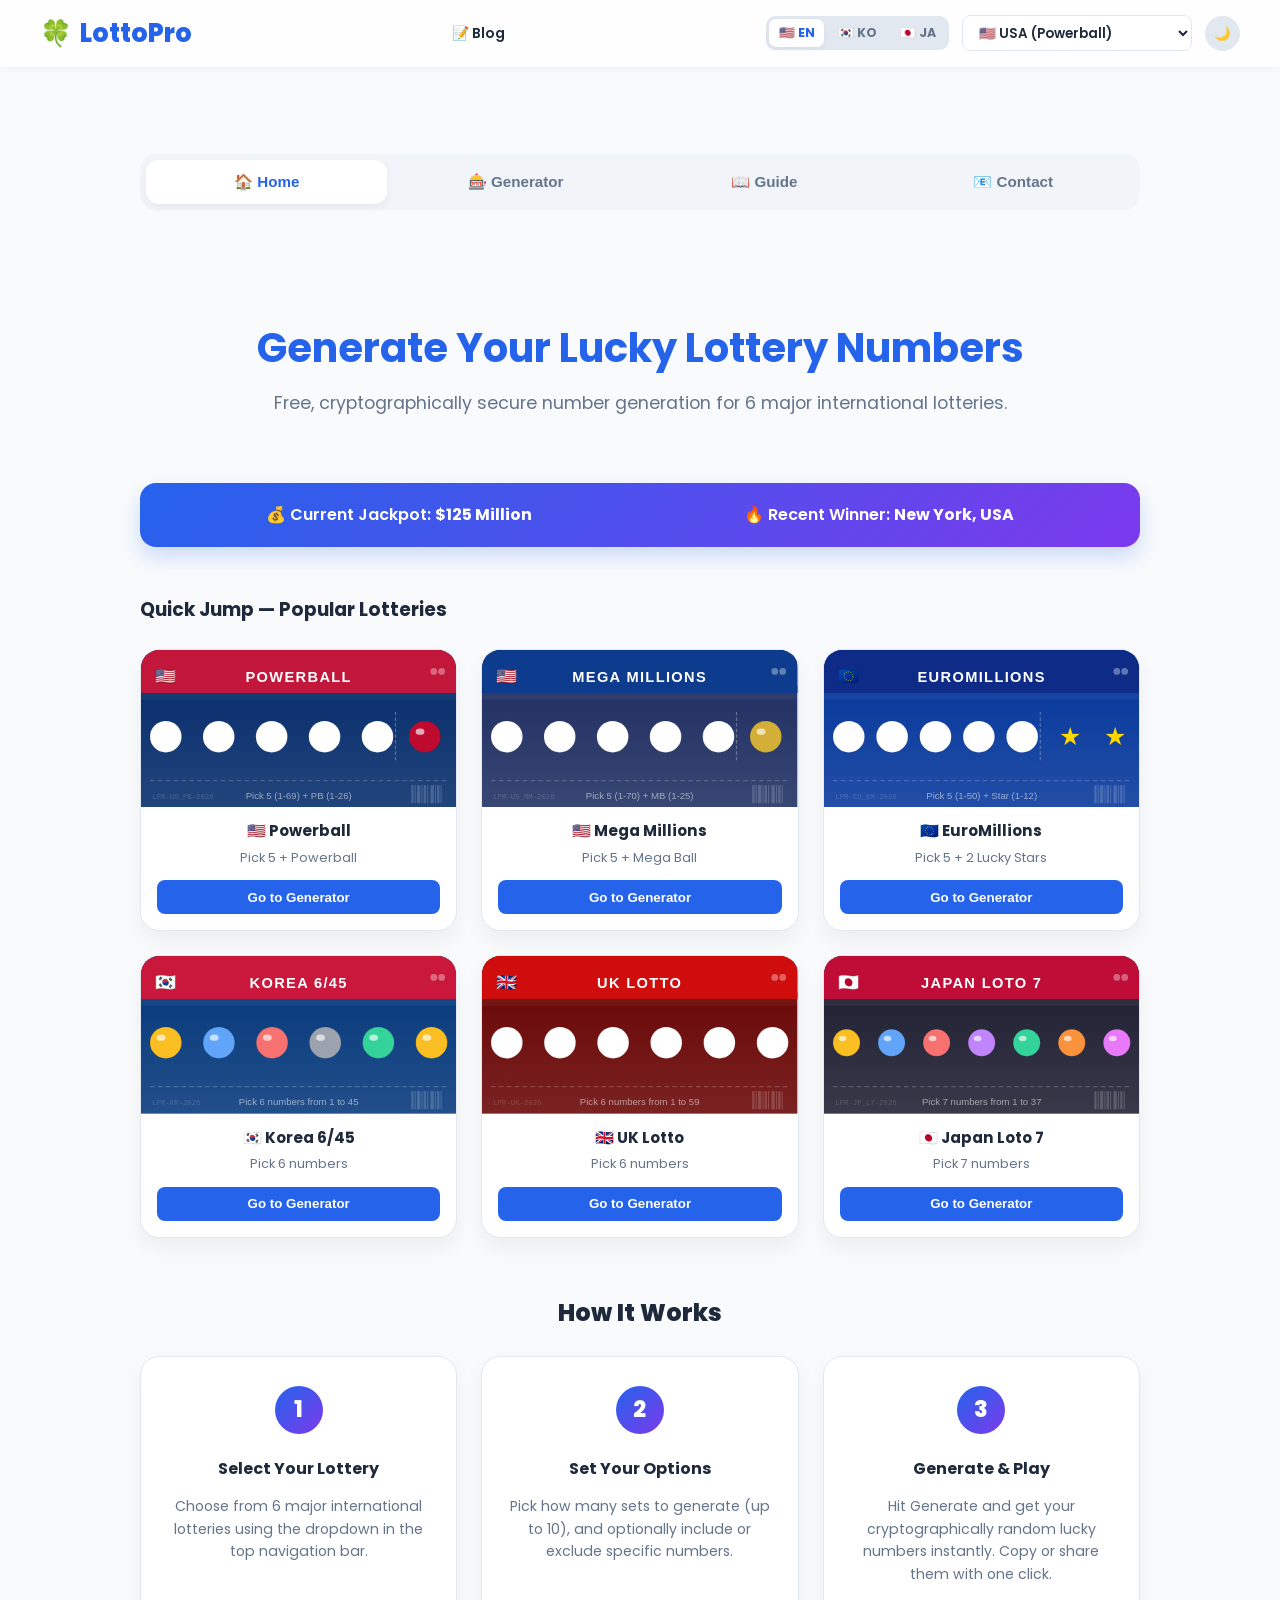
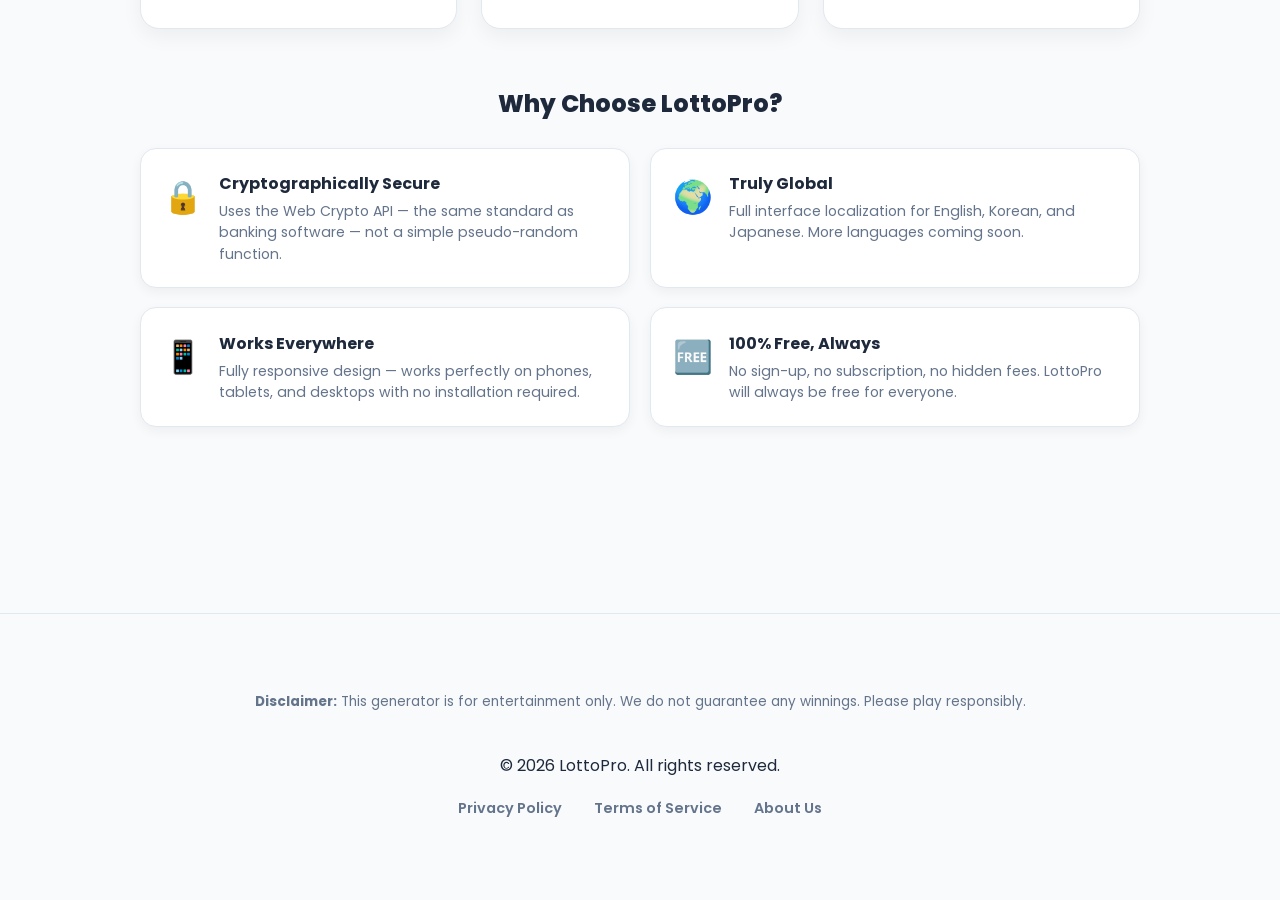
==== commit 0c60a63d: "feat: add blog with 10 trilingual lottery analysis posts - data/posts.js: 10 posts (EN/KO/JA) coveri" ====
--- a/index.html
+++ b/index.html
@@ -78,7 +78,8 @@
 <body>
     <header class="main-header">
         <nav class="navbar">
-            <div class="logo">LottoPro</div>
+            <div class="logo"><a href="index.html" style="text-decoration:none;color:inherit;">LottoPro</a></div>
+            <a href="blog.html" class="blog-nav-link" style="font-size:0.875rem;font-weight:600;color:var(--text-color);text-decoration:none;white-space:nowrap;">📝 Blog</a>
             <div class="nav-controls">
                 <div class="lang-selector" aria-label="Select language">
                     <button class="lang-btn" data-lang="en" title="English">🇺🇸 EN</button>
@@ -238,7 +239,6 @@
 
                 <div id="lotto-numbers" class="lotto-numbers-container"></div>
                 <button id="generate-btn">Generate Numbers</button>
-
                 <!-- History -->
                 <div class="history-section" id="history-section" style="display:none;">
                     <div class="history-header">
--- a/style.css
+++ b/style.css
@@ -467,6 +467,48 @@
 .history-bonus { color: #ef4444; }
 .history-date { font-size: 0.78rem; color: var(--text-muted); }
 
+/* ── Number Analysis ─────────────────────────────────────────────────────── */
+#number-analysis { margin-top: 1.5rem; }
+.set-analysis { margin-top: 1rem; }
+.analysis-card {
+    background: var(--container-bg);
+    border: 1px solid var(--toggle-bg);
+    border-radius: 1rem;
+    padding: 1.25rem 1.5rem;
+    animation: fadeIn 0.4s ease;
+}
+.analysis-card h4 { font-size: 1rem; font-weight: 700; margin: 0 0 1rem; color: var(--text-color); }
+.analysis-grid { display: grid; grid-template-columns: 1fr 1fr; gap: 1rem 2rem; }
+.analysis-item { display: flex; flex-direction: column; gap: 0.3rem; }
+.analysis-label {
+    font-size: 0.7rem; font-weight: 700; text-transform: uppercase;
+    letter-spacing: 0.5px; color: var(--text-muted, #64748b);
+}
+.analysis-val { font-size: 0.9rem; font-weight: 600; color: var(--text-color); }
+.analysis-val small { font-weight: 400; opacity: 0.7; }
+.analysis-warn { color: #f59e0b; }
+.oe-bar { height: 8px; border-radius: 4px; background: #3b82f6; overflow: hidden; }
+.oe-odd { height: 100%; background: #8b5cf6; transition: width 0.5s ease; }
+.sum-track {
+    position: relative; height: 8px; border-radius: 4px;
+    background: linear-gradient(to right, #3b82f6 0%, #10b981 50%, #f59e0b 75%, #ef4444 100%);
+}
+.sum-pin {
+    position: absolute; top: 50%; transform: translate(-50%, -50%);
+    width: 4px; height: 14px; background: white;
+    border: 2px solid #334155; border-radius: 2px; transition: left 0.6s ease;
+}
+.dist-badges { display: flex; gap: 0.4rem; flex-wrap: wrap; }
+.dist-badges span { font-size: 0.8rem; font-weight: 700; padding: 0.15rem 0.5rem; border-radius: 999px; }
+.dist-low  { background: #dbeafe; color: #1d4ed8; }
+.dist-mid  { background: #dcfce7; color: #15803d; }
+.dist-high { background: #fce7f3; color: #be185d; }
+[data-theme="dark"] .dist-low  { background: #1e3a5f; color: #93c5fd; }
+[data-theme="dark"] .dist-mid  { background: #14532d; color: #86efac; }
+[data-theme="dark"] .dist-high { background: #4a1942; color: #f0abfc; }
+[data-theme="dark"] .sum-pin   { background: #1e293b; border-color: #94a3b8; }
+@keyframes fadeIn { from { opacity: 0; transform: translateY(8px); } to { opacity: 1; transform: none; } }
+
 @media (max-width: 768px) {
     .content-wrapper { padding: 0 1rem; margin-top: 75px; }
     .lang-btn { font-size: 0.72rem; padding: 0.25rem 0.45rem; }
@@ -475,7 +517,7 @@
     .main-tabs { overflow-x: auto; padding: 0.3rem; }
     .main-tab-btn { font-size: 0.85rem; padding: 0.6rem 0.4rem; min-width: 80px; }
     .quick-grid, .advanced-options, .form-grid, .faq-grid-premium, .why-grid, .helpline-grid { grid-template-columns: 1fr 1fr; }
-    .steps-grid { grid-template-columns: 1fr; }
+    .steps-grid, .analysis-grid { grid-template-columns: 1fr; }
     .lc-row { grid-template-columns: 110px 1fr; }
     .container, .contact-card { padding: 1.5rem 1rem; }
 }
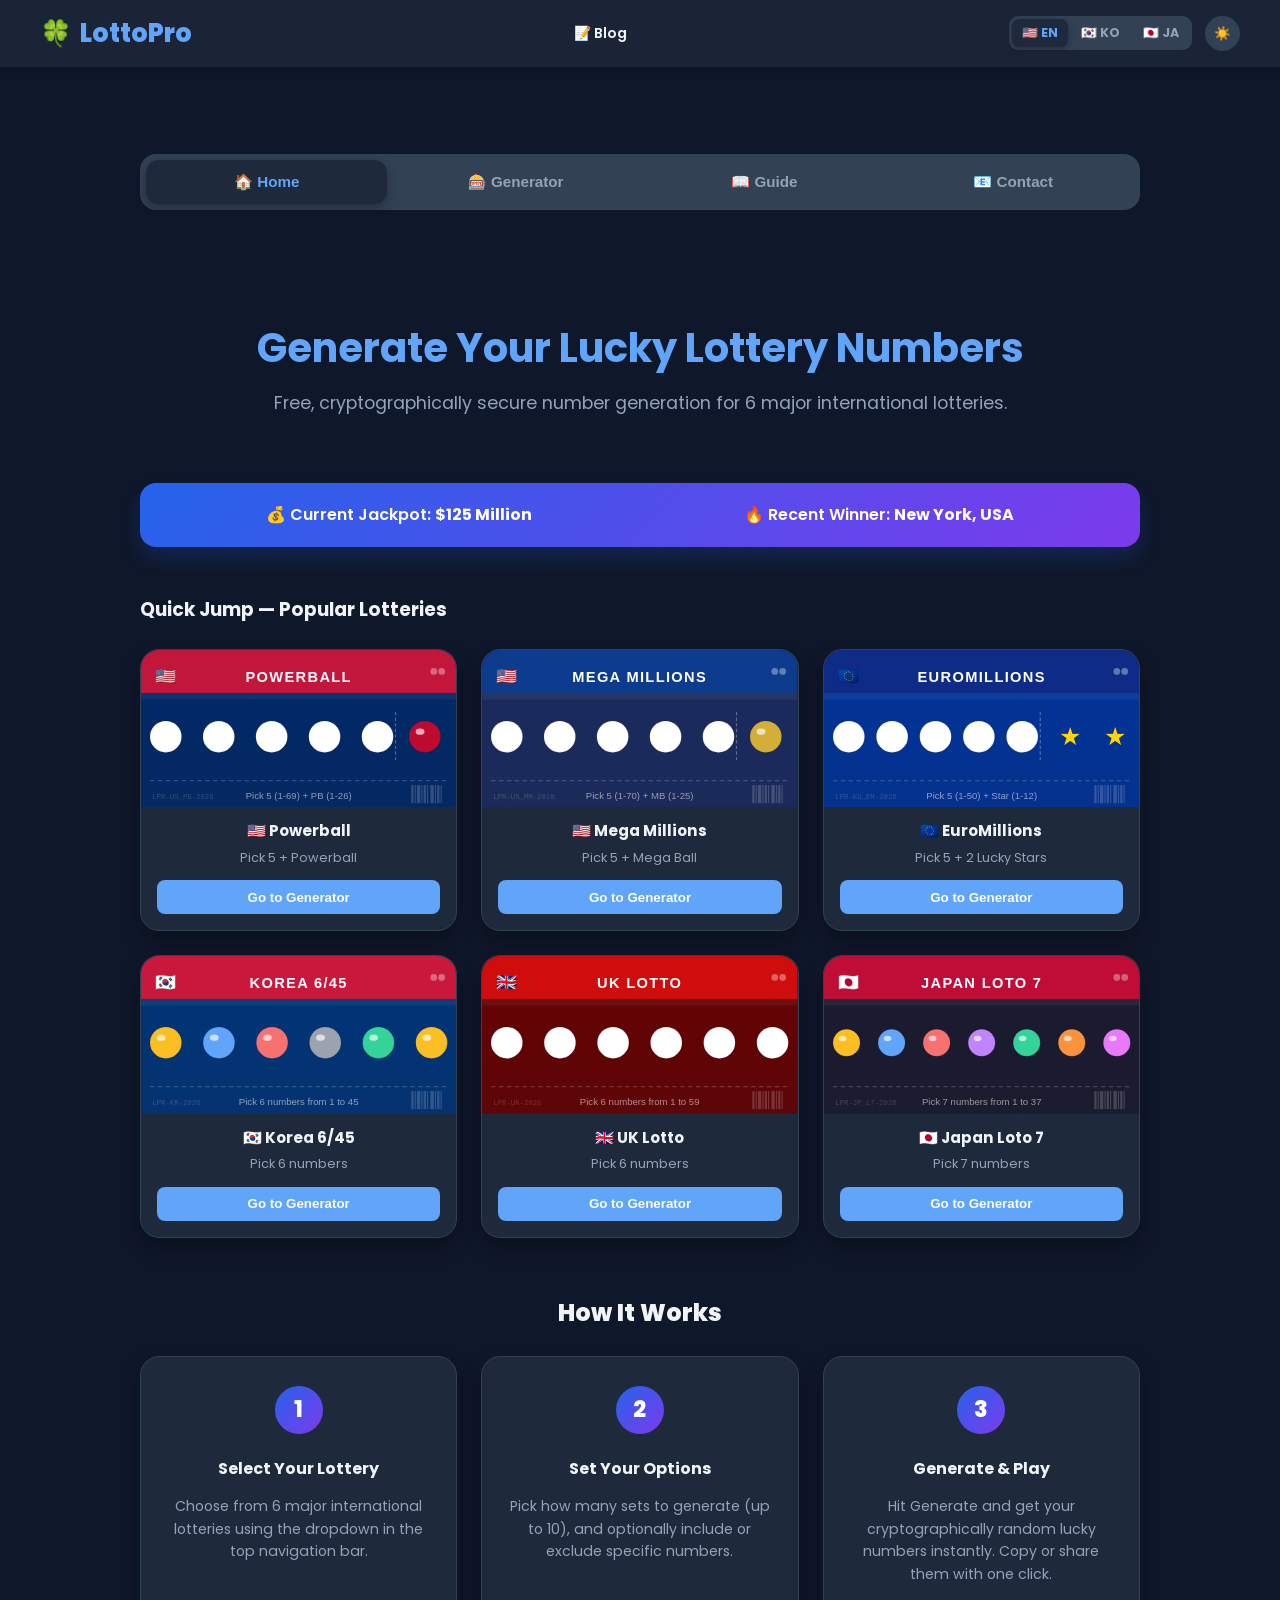
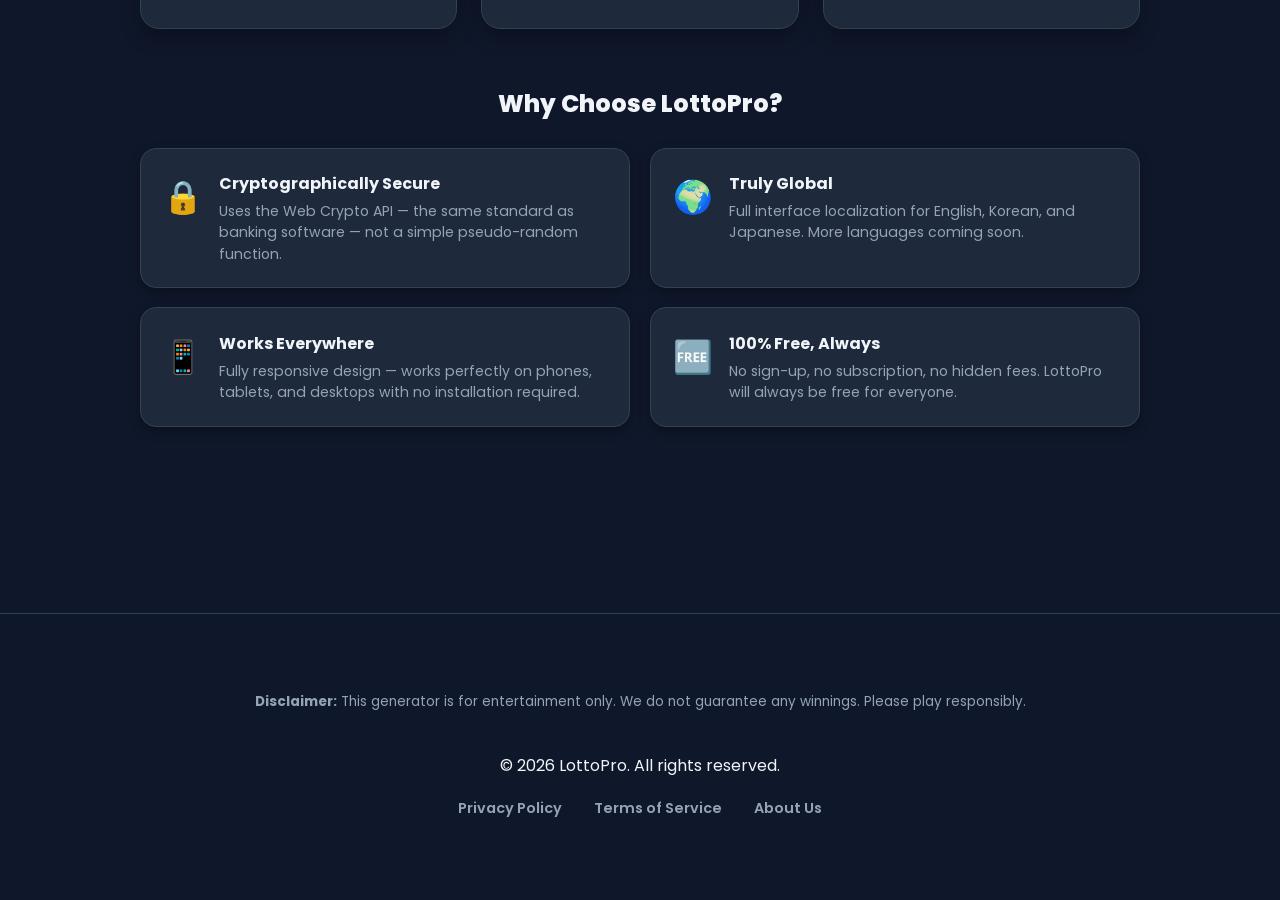
==== commit 3f4a0198: "fix: move lottery select into generator tab, default to dark mode - Remove country-select from navba" ====
--- a/index.html
+++ b/index.html
@@ -78,7 +78,7 @@
 <body>
     <header class="main-header">
         <nav class="navbar">
-            <div class="logo"><a href="index.html" style="text-decoration:none;color:inherit;">LottoPro</a></div>
+            <div class="logo"><a href="/" style="text-decoration:none;color:inherit;">LottoPro</a></div>
             <a href="blog.html" class="blog-nav-link" style="font-size:0.875rem;font-weight:600;color:var(--text-color);text-decoration:none;white-space:nowrap;">📝 Blog</a>
             <div class="nav-controls">
                 <div class="lang-selector" aria-label="Select language">
@@ -86,14 +86,6 @@
                     <button class="lang-btn" data-lang="ko" title="한국어">🇰🇷 KO</button>
                     <button class="lang-btn" data-lang="ja" title="日本語">🇯🇵 JA</button>
                 </div>
-                <select id="country-select" class="country-select">
-                    <option value="us_pb">🇺🇸 USA (Powerball)</option>
-                    <option value="us_mm">🇺🇸 USA (Mega Millions)</option>
-                    <option value="kr">🇰🇷 South Korea (6/45)</option>
-                    <option value="uk">🇬🇧 United Kingdom (6/59)</option>
-                    <option value="jp_l7">🇯🇵 Japan (Loto 7)</option>
-                    <option value="eu_em">🇪🇺 Europe (EuroMillions)</option>
-                </select>
                 <button id="theme-toggle" title="Toggle Dark/Light Mode">
                     <span class="icon">🌙</span>
                 </button>
@@ -200,6 +192,18 @@
         <section id="generator-tab" class="main-tab-content">
             <div class="container">
                 <h2 id="gen-title-text">Generate Your Lucky Numbers</h2>
+
+                <div class="lottery-select-wrapper">
+                    <label for="country-select" id="lottery-select-label">Lottery:</label>
+                    <select id="country-select" class="country-select">
+                        <option value="us_pb">🇺🇸 USA (Powerball)</option>
+                        <option value="us_mm">🇺🇸 USA (Mega Millions)</option>
+                        <option value="kr">🇰🇷 South Korea (6/45)</option>
+                        <option value="uk">🇬🇧 United Kingdom (6/59)</option>
+                        <option value="jp_l7">🇯🇵 Japan (Loto 7)</option>
+                        <option value="eu_em">🇪🇺 Europe (EuroMillions)</option>
+                    </select>
+                </div>
 
                 <div class="generator-controls">
                     <div class="set-count-wrapper">
--- a/style.css
+++ b/style.css
@@ -228,6 +228,11 @@
     border: 1px solid var(--toggle-bg);
 }
 
+.lottery-select-wrapper {
+    display: flex; align-items: center; gap: 1rem; justify-content: center;
+    margin-bottom: 1.25rem;
+}
+.lottery-select-wrapper label { font-weight: 600; color: var(--text-muted); font-size: 0.9rem; }
 .generator-controls { margin-bottom: 2rem; display: flex; justify-content: center; }
 .set-count-wrapper {
     display: flex; align-items: center; gap: 1rem; padding: 0.5rem 1.5rem;
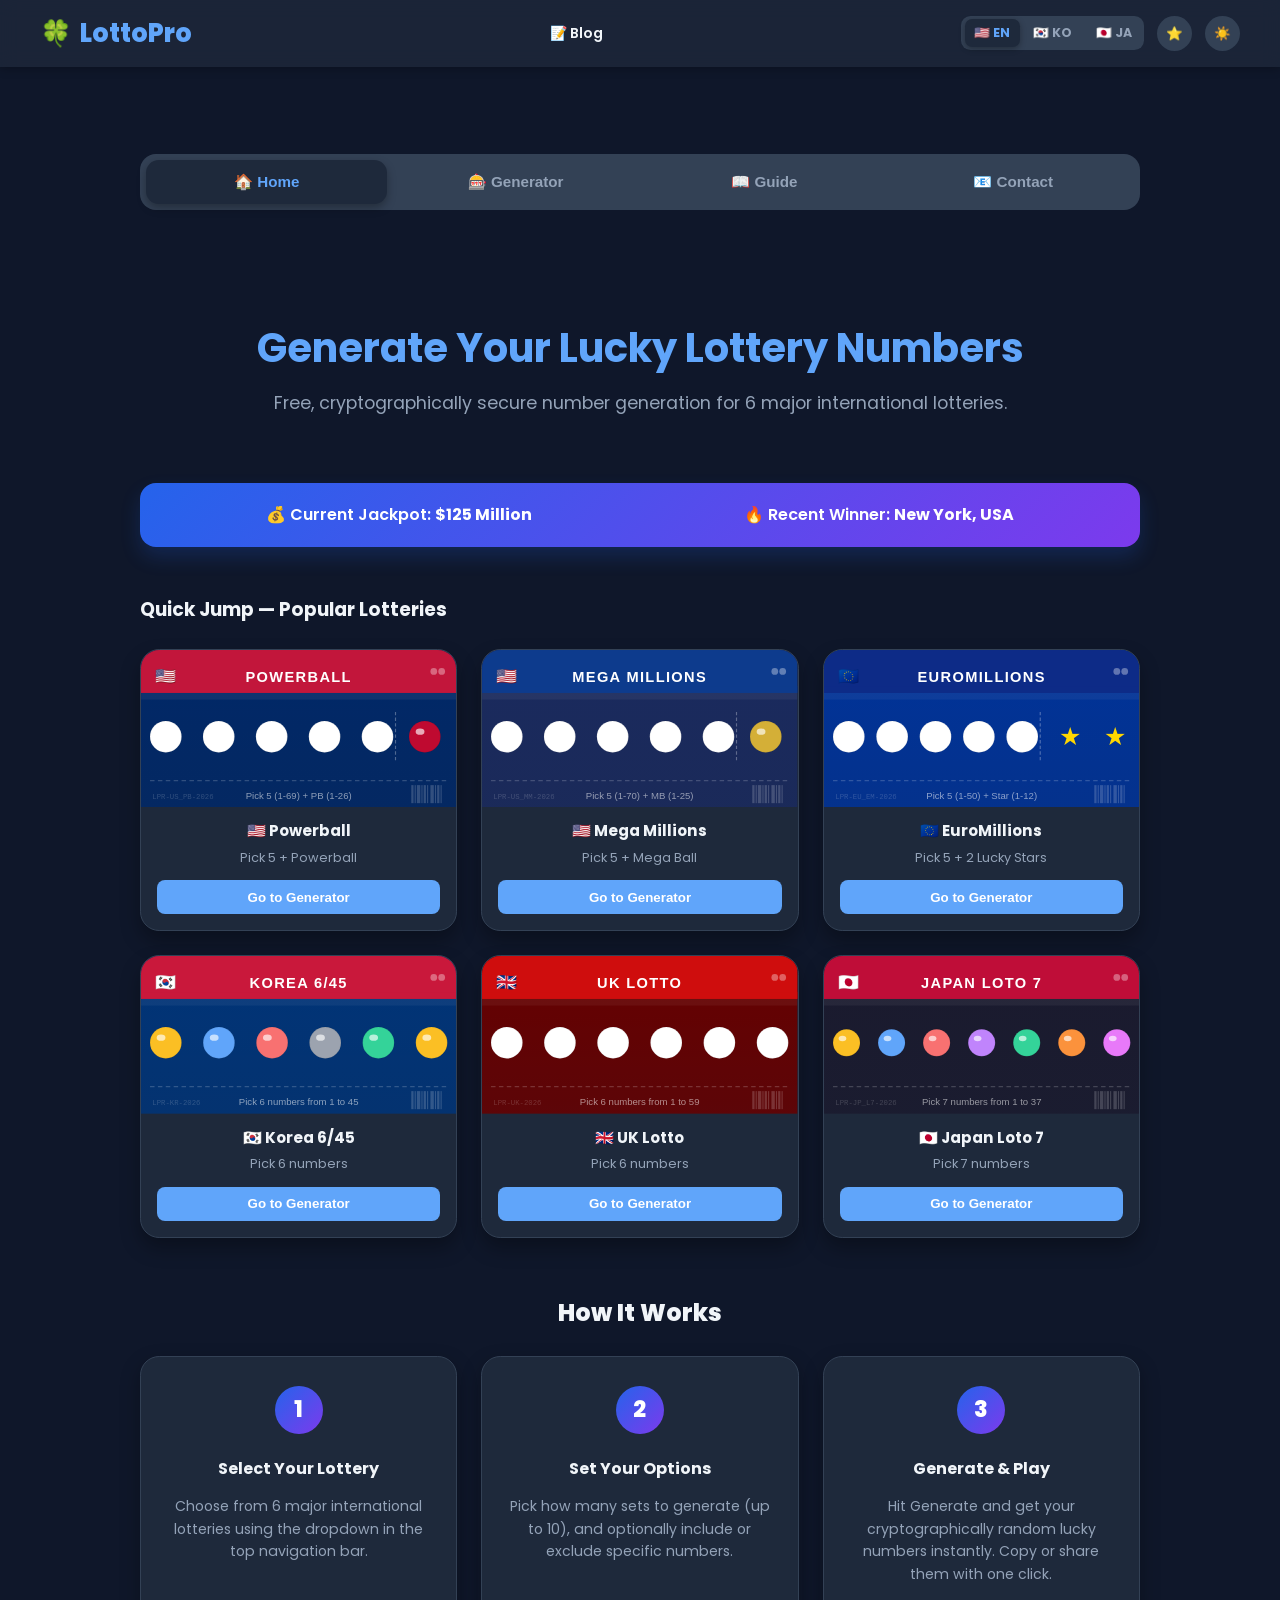
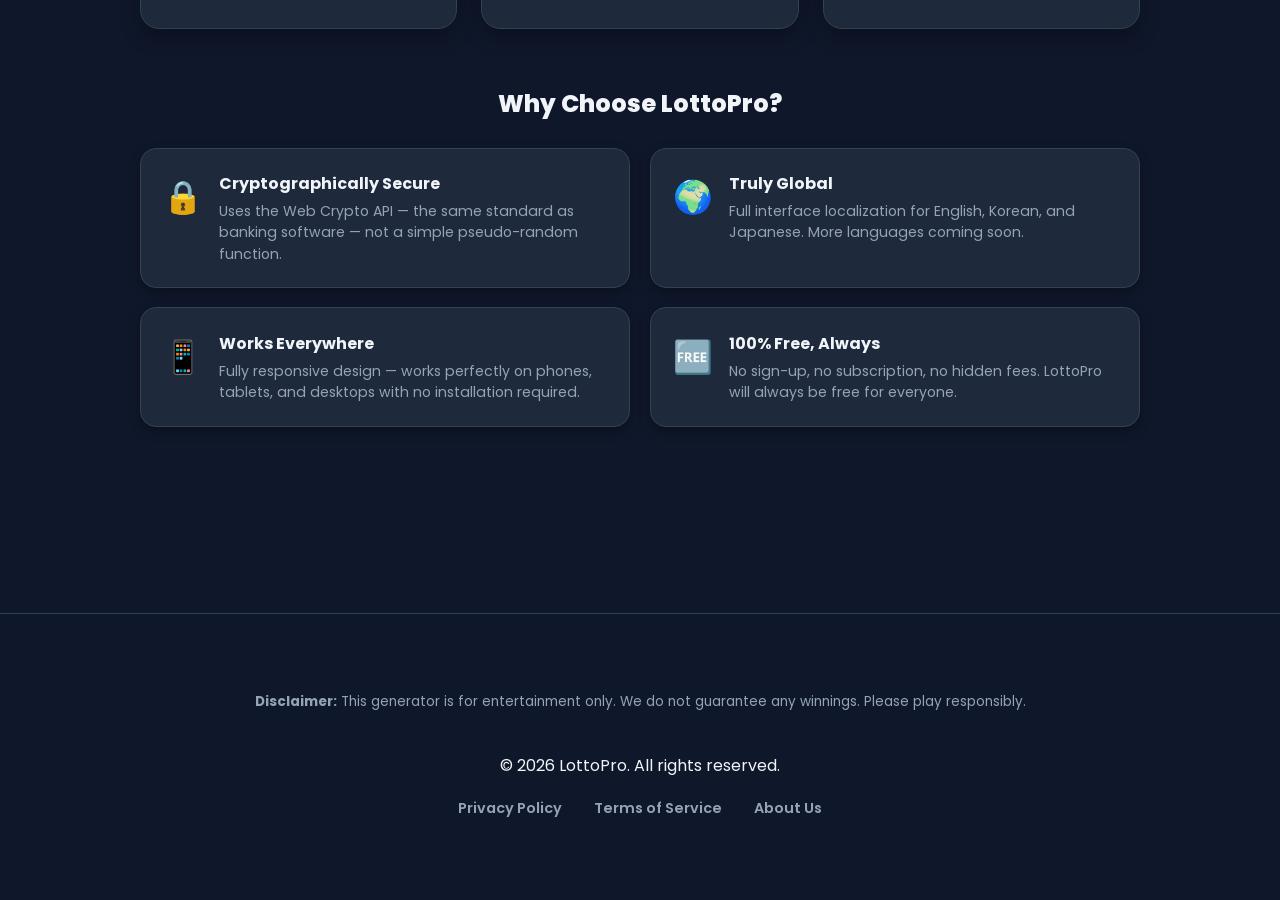
==== commit 1170d87c: "feat: add bookmark/install button to navbar - Star button (⭐) always visible in navbar - Desktop: sh" ====
--- a/index.html
+++ b/index.html
@@ -86,12 +86,18 @@
                     <button class="lang-btn" data-lang="ko" title="한국어">🇰🇷 KO</button>
                     <button class="lang-btn" data-lang="ja" title="日本語">🇯🇵 JA</button>
                 </div>
+                <button id="bookmark-btn" title="Add to Favorites" style="display:none;">
+                    <span class="icon">⭐</span>
+                </button>
                 <button id="theme-toggle" title="Toggle Dark/Light Mode">
                     <span class="icon">🌙</span>
                 </button>
             </div>
         </nav>
     </header>
+
+    <!-- Bookmark tooltip -->
+    <div id="bookmark-tooltip" class="bookmark-tooltip" style="display:none;"></div>
 
     <main class="content-wrapper">
         <!-- Ad: top banner -->
--- a/style.css
+++ b/style.css
@@ -97,7 +97,7 @@
     font-weight: 600;
 }
 
-#theme-toggle {
+#theme-toggle, #bookmark-btn {
     background: var(--toggle-bg);
     border: none;
     padding: 0.5rem;
@@ -108,6 +108,55 @@
     display: flex;
     align-items: center;
     justify-content: center;
+    transition: transform 0.15s;
+}
+#bookmark-btn:hover { transform: scale(1.15); }
+
+.bookmark-tooltip {
+    position: fixed;
+    top: 70px;
+    right: 1rem;
+    z-index: 9999;
+    background: var(--container-bg);
+    border: 1px solid var(--toggle-bg);
+    border-radius: 0.9rem;
+    padding: 1rem 1.25rem;
+    box-shadow: 0 8px 28px rgba(0,0,0,0.18);
+    max-width: 280px;
+    animation: fadeIn 0.2s ease;
+}
+.bookmark-tooltip p { margin: 0 0 0.5rem; font-size: 0.9rem; line-height: 1.5; color: var(--text-color); }
+.bookmark-tooltip p:last-child { margin: 0; }
+.bookmark-tooltip kbd {
+    display: inline-block;
+    background: var(--toggle-bg);
+    border: 1px solid var(--text-muted, #64748b);
+    border-radius: 4px;
+    padding: 0.1rem 0.4rem;
+    font-size: 0.82rem;
+    font-family: monospace;
+    color: var(--text-color);
+}
+.bookmark-tooltip .bm-install-btn {
+    width: 100%;
+    margin-top: 0.75rem;
+    padding: 0.5rem 1rem;
+    background: #2563eb;
+    color: white;
+    border: none;
+    border-radius: 0.6rem;
+    font-size: 0.875rem;
+    font-weight: 700;
+    cursor: pointer;
+}
+.bookmark-tooltip .bm-install-btn:hover { background: #1d4ed8; }
+.bookmark-tooltip-close {
+    position: absolute;
+    top: 0.5rem; right: 0.6rem;
+    background: none; border: none;
+    font-size: 1rem; cursor: pointer;
+    color: var(--text-muted, #64748b);
+    line-height: 1;
 }
 
 /* Main Content Wrapper */
